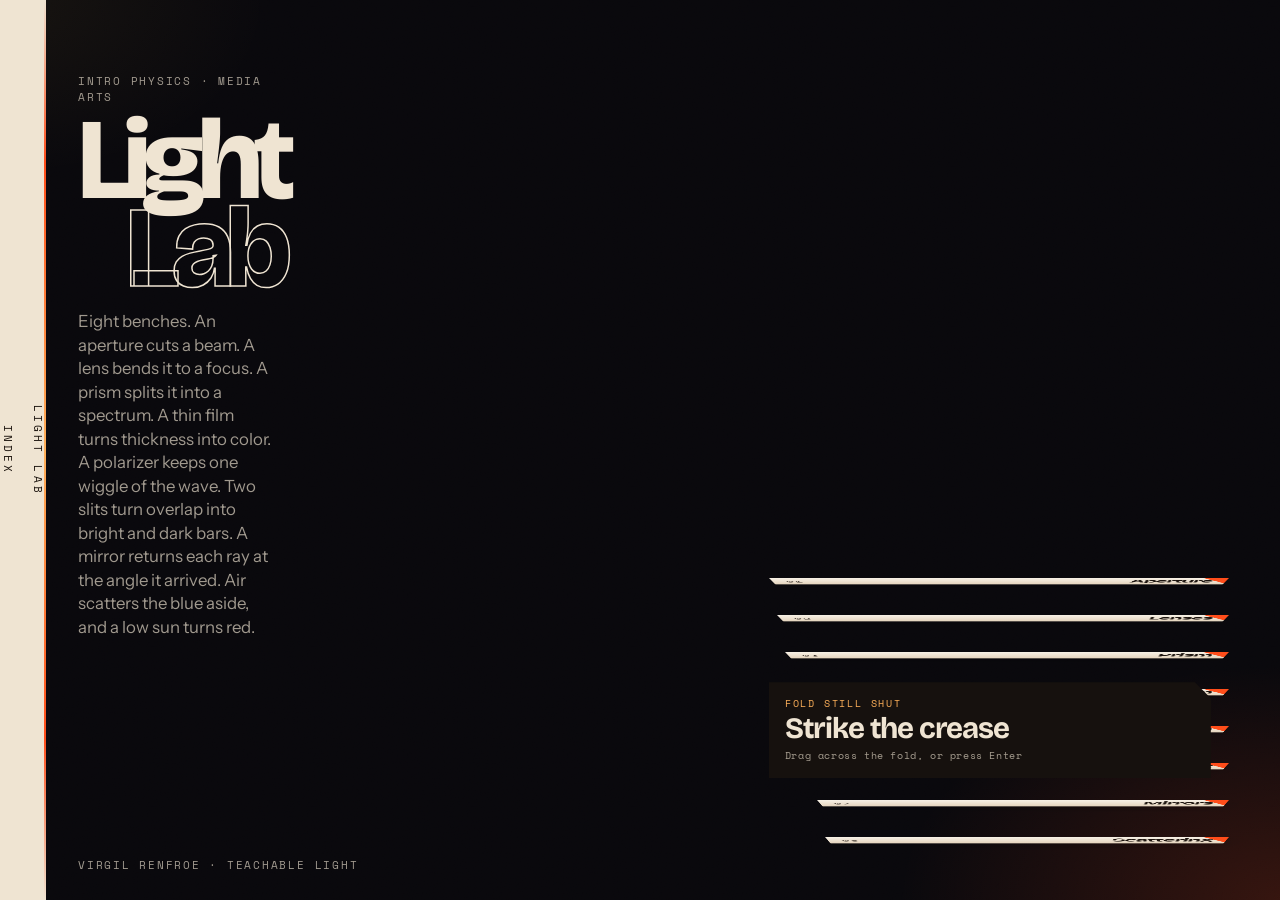
==== index.html @ f993413c "Add the scattering lesson so a long path turns the sun red. Blue leaves the direct beam, a low sun g" ====
<!DOCTYPE html>
<html lang="en">
<head>
<meta charset="utf-8" />
<meta name="viewport" content="width=device-width, initial-scale=1, viewport-fit=cover" />
<meta name="description" content="Light Lab — an eight-lesson optics curriculum for intro physics, media arts, and instructional design. Module 01 cuts a beam. Module 02 bends rays to a focus. Module 03 splits white light into a spectrum. Module 04 turns a thin film into color bands. Module 05 keeps one wiggle of the wave. Module 06 lets two slits overlap into bright and dark bars. Module 07 bounces a ray off a mirror at the same angle it arrived. Module 08 scatters blue out of sunlight and leaves a red sun on the long path." />
<meta name="theme-color" content="#09080c" />
<title>Light Lab</title>
<link rel="preconnect" href="https://fonts.googleapis.com" />
<link rel="preconnect" href="https://fonts.gstatic.com" crossorigin />
<link href="https://fonts.googleapis.com/css2?family=Bricolage+Grotesque:opsz,wght@12..96,200..800&family=Instrument+Sans:ital,wght@0,400..700;1,400..700&family=Space+Mono:wght@400;700&display=swap" rel="stylesheet" />
<link rel="stylesheet" href="./lab.css" />
<script data-hub="1">
(function () {
  var q = new URLSearchParams(location.search);
  var root = document.documentElement;
  var still = q.has('still') || matchMedia('(prefers-reduced-motion: reduce)').matches;
  if (still) root.classList.add('is-still');
  else if (document.currentScript && document.currentScript.getAttribute('data-hub') === '1') root.classList.add('is-locked');
  if (q.has('embed')) root.classList.add('embed');
  if (q.has('wall') || q.get('opaque') === '1') root.classList.add('wall');
})();
</script>
</head>
<body class="page-hub">
<a class="skip" href="#modules">Skip to lessons</a>
<div class="grain" aria-hidden="true"></div>
<div class="spine" aria-hidden="true">
  <span class="spine-mark">Light Lab</span>
  <span class="spine-idx">Index</span>
</div>
<div class="sheet">
  <header class="mast">
    <p class="eyebrow">Intro physics · media arts</p>
    <h1 class="mast-title">
      <span>Light</span>
      <span class="ghost">Lab</span>
    </h1>
    <p class="deck">Eight benches. An aperture cuts a beam. A lens bends it to a focus. A prism splits it into a spectrum. A thin film turns thickness into color. A polarizer keeps one wiggle of the wave. Two slits turn overlap into bright and dark bars. A mirror returns each ray at the angle it arrived. Air scatters the blue aside, and a low sun turns red.</p>
  </header>
  <div class="stack" id="modules">
    <button class="seal" id="seal" type="button" aria-expanded="false">
      <span class="seal-heat" aria-hidden="true"></span>
      <span class="seal-kicker">Fold still shut</span>
      <span class="seal-title">Strike the crease</span>
      <span class="seal-hint">Drag across the fold, or press Enter</span>
    </button>
    <ol class="folios">
      <li>
        <a class="folio folio-a" href="aperture.html" data-lab>
          <span class="folio-top">
            <span class="folio-idx">01</span>
            <span class="folio-name">Aperture</span>
          </span>
          <span class="folio-tag">occlusion → volumetric shafts</span>
          <span class="folio-tag">refraction → caustic pool</span>
          <span class="folio-go">Open the room</span>
          <span class="dogear" aria-hidden="true"></span>
        </a>
      </li>
      <li>
        <a class="folio folio-b" href="lens.html" data-lab>
          <span class="folio-top">
            <span class="folio-idx">02</span>
            <span class="folio-name">Lenses</span>
          </span>
          <span class="folio-tag">refraction → focus</span>
          <span class="folio-tag">lens shape → ray bend</span>
          <span class="folio-go">Open the bench</span>
          <span class="dogear" aria-hidden="true"></span>
        </a>
      </li>
      <li>
        <a class="folio folio-c" href="prism.html" data-lab>
          <span class="folio-top">
            <span class="folio-idx">03</span>
            <span class="folio-name">Prism</span>
          </span>
          <span class="folio-tag">dispersion → spectrum</span>
          <span class="folio-tag">wavelength → bend</span>
          <span class="folio-go">Open the prism</span>
          <span class="dogear" aria-hidden="true"></span>
        </a>
      </li>
      <li>
        <a class="folio folio-d" href="film.html" data-lab>
          <span class="folio-top">
            <span class="folio-idx">04</span>
            <span class="folio-name">Thin film</span>
          </span>
          <span class="folio-tag">interference → color bands</span>
          <span class="folio-tag">thickness → hue</span>
          <span class="folio-go">Open the film</span>
          <span class="dogear" aria-hidden="true"></span>
        </a>
      </li>
      <li>
        <a class="folio folio-e" href="polar.html" data-lab>
          <span class="folio-top">
            <span class="folio-idx">05</span>
            <span class="folio-name">Polarization</span>
          </span>
          <span class="folio-tag">filter angle → brightness</span>
          <span class="folio-tag">crossed filters → dark</span>
          <span class="folio-go">Open the filters</span>
          <span class="dogear" aria-hidden="true"></span>
        </a>
      </li>
      <li>
        <a class="folio folio-f" href="slits.html" data-lab>
          <span class="folio-top">
            <span class="folio-idx">06</span>
            <span class="folio-name">Double slit</span>
          </span>
          <span class="folio-tag">slit spacing → fringe spacing</span>
          <span class="folio-tag">color → fringe width</span>
          <span class="folio-go">Open the slits</span>
          <span class="dogear" aria-hidden="true"></span>
        </a>
      </li>
      <li>
        <a class="folio folio-g" href="mirror.html" data-lab>
          <span class="folio-top">
            <span class="folio-idx">07</span>
            <span class="folio-name">Mirrors</span>
          </span>
          <span class="folio-tag">angle in → angle out</span>
          <span class="folio-tag">curve → focus</span>
          <span class="folio-go">Open the mirror</span>
          <span class="dogear" aria-hidden="true"></span>
        </a>
      </li>
      <li>
        <a class="folio folio-h" href="sky.html" data-lab>
          <span class="folio-top">
            <span class="folio-idx">08</span>
            <span class="folio-name">Scattering</span>
          </span>
          <span class="folio-tag">short wavelength → more scatter</span>
          <span class="folio-tag">longer path → redder sun</span>
          <span class="folio-go">Open the sky</span>
          <span class="dogear" aria-hidden="true"></span>
        </a>
      </li>
    </ol>
  </div>
  <p class="colophon">Virgil Renfroe · teachable light</p>
</div>
<script src="./frame.js"></script>
</body>
</html>
---- lab.css ----
:root {
  --font-display: "Bricolage Grotesque", "Arial Narrow", sans-serif;
  --font-sans: "Instrument Sans", "Avenir Next", sans-serif;
  --font-mono: "Space Mono", "Courier New", monospace;
  --ink: #09080c;
  --night: #07060c;
  --paper: #efe4d2;
  --paper-deep: #e4d3bc;
  --ink-on-paper: #1c140e;
  --mute: rgba(239, 228, 210, 0.66);
  --ember: #ff4d1a;
  --ember-hot: #ffb15a;
  --gold: #f0c24b;
  --ash: #8a7d70;
  --char: #16110e;
}

* { box-sizing: border-box; }

html { height: 100%; }

html, body {
  margin: 0;
  background: var(--ink);
  color: var(--paper);
  font-family: var(--font-sans);
  color-scheme: dark;
}

body.page-lesson {
  height: 100%;
  overflow: hidden;
  touch-action: none;
  overscroll-behavior: none;
  background: #07060c;
}

body.page-hub {
  min-height: 100%;
  overflow-x: hidden;
  touch-action: manipulation;
  background:
    radial-gradient(ellipse 48% 42% at 100% 100%, rgba(255, 77, 26, 0.18), transparent 62%),
    radial-gradient(ellipse 30% 28% at 0% 0%, rgba(240, 194, 75, 0.06), transparent 70%),
    var(--ink);
}

::selection { background: var(--ember); color: var(--char); }

a:focus-visible,
button:focus-visible,
.rail:focus-visible,
.world summary:focus-visible {
  outline: 2px solid var(--ember);
  outline-offset: 3px;
}

.skip {
  position: absolute;
  left: -999px;
  top: 0;
  z-index: 20;
  background: var(--paper);
  color: var(--ink-on-paper);
  padding: 8px 12px;
  font-family: var(--font-mono);
  font-size: 12px;
}

.skip:focus { left: 72px; top: 12px; }

#stage { position: fixed; inset: 0; z-index: 0; }
#stage canvas { display: block; width: 100%; height: 100%; }

.stage-fade {
  position: fixed;
  inset: 0;
  z-index: 1;
  pointer-events: none;
  background: radial-gradient(ellipse 68% 60% at 54% 46%, transparent 36%, rgba(0, 0, 0, 0.42) 100%);
}

.page-sky .stage-fade {
  background: radial-gradient(ellipse 78% 72% at 52% 42%, transparent 50%, rgba(0, 0, 0, 0.2) 100%);
}

.page-sky .ticket,
.page-sky .ticket:has(.world[open]) {
  max-height: min(42vh, 390px);
  overflow: hidden;
}

.grain {
  position: fixed;
  inset: 0;
  z-index: 1;
  pointer-events: none;
  opacity: 0.045;
  mix-blend-mode: overlay;
  background-image: url("data:image/svg+xml;utf8,<svg xmlns='http://www.w3.org/2000/svg' width='160' height='160'><filter id='n'><feTurbulence type='fractalNoise' baseFrequency='0.8' numOctaves='2' stitchTiles='stitch'/></filter><rect width='100%' height='100%' filter='url(%23n)'/></svg>");
}

.spine {
  position: fixed;
  z-index: 5;
  left: 0;
  top: 0;
  bottom: 0;
  width: 46px;
  display: flex;
  flex-direction: column;
  justify-content: space-between;
  align-items: center;
  padding: max(16px, env(safe-area-inset-top)) 0 max(16px, env(safe-area-inset-bottom));
  background: var(--paper);
  color: var(--ink-on-paper);
  writing-mode: vertical-rl;
  pointer-events: none;
}

.spine span {
  font-family: var(--font-mono);
  font-size: 11px;
  letter-spacing: 0.28em;
  text-transform: uppercase;
}

.spine-idx { letter-spacing: 0.18em; }

.spine::after {
  content: "";
  position: absolute;
  top: 0;
  right: 0;
  bottom: 0;
  width: 2px;
  background: linear-gradient(transparent, var(--ember) 18%, var(--ember-hot) 50%, var(--ember) 82%, transparent);
}

.lesson-head {
  position: fixed;
  z-index: 4;
  top: max(18px, env(safe-area-inset-top));
  left: max(64px, calc(env(safe-area-inset-left) + 58px));
  /* 400px leaves room for the lesson jumps. 15.5cqw still sizes the title to this column. */
  width: min(920px, calc(100vw - 64px - 400px));
  max-width: none;
  container-type: inline-size;
  pointer-events: none;
}

.lesson-head .kicker {
  margin: 0 0 8px 14%;
  font-family: var(--font-mono);
  font-size: 11px;
  letter-spacing: 0.18em;
  text-transform: uppercase;
  color: var(--mute);
}

.lesson-head h1 {
  margin: 0;
  max-width: 100%;
  font-family: var(--font-display);
  font-optical-sizing: auto;
  font-weight: 740;
  /* 15.5cqw keeps the longest title, Polarization, inside the column. */
  font-size: clamp(1.7rem, 15.5cqw, 6rem);
  line-height: 0.88;
  letter-spacing: -0.05em;
  hyphens: manual;
  -webkit-hyphens: manual;
  overflow-wrap: normal;
  word-break: normal;
  padding-inline-end: 0.06em;
  animation: wipe 0.75s cubic-bezier(.16, .84, .28, 1) both;
}

.jumps {
  position: fixed;
  z-index: 5;
  top: max(16px, env(safe-area-inset-top));
  right: max(16px, env(safe-area-inset-right));
  display: flex;
  flex-wrap: wrap;
  justify-content: flex-end;
  gap: 8px 12px;
  max-width: min(520px, calc(100vw - 280px));
  pointer-events: auto;
}

.jumps a {
  color: var(--paper);
  font-family: var(--font-mono);
  font-size: 11px;
  letter-spacing: 0.16em;
  text-transform: uppercase;
  text-decoration: none;
  border-bottom: 1px solid rgba(255, 77, 26, 0.85);
  padding-bottom: 3px;
}

.jumps a:hover { color: var(--ember-hot); }

.stamps {
  position: fixed;
  z-index: 4;
  top: max(52px, calc(env(safe-area-inset-top) + 36px));
  right: max(16px, env(safe-area-inset-right));
  display: flex;
  flex-direction: column;
  align-items: flex-end;
  gap: 8px;
  pointer-events: none;
}

.stamp {
  margin: 0;
  font-family: var(--font-mono);
  font-size: 10px;
  letter-spacing: 0.14em;
  text-transform: uppercase;
  color: var(--ember-hot);
  border: 1px solid rgba(255, 77, 26, 0.7);
  outline: 1px solid rgba(255, 77, 26, 0.28);
  outline-offset: 2px;
  padding: 5px 7px;
  transform: rotate(-1.5deg);
  background: transparent;
}

.stamp + .stamp { transform: rotate(1.4deg); }

.dock {
  position: fixed;
  inset: 0;
  z-index: 3;
  pointer-events: none;
}

.ticket {
  position: absolute;
  display: flex;
  flex-direction: column;
  left: max(62px, calc(env(safe-area-inset-left) + 56px));
  bottom: max(16px, env(safe-area-inset-bottom));
  width: min(430px, calc(100% - 210px));
  padding: 16px 18px 14px;
  background: linear-gradient(180deg, #f7f1e6 0%, var(--paper) 40%, var(--paper-deep) 100%);
  color: var(--ink-on-paper);
  pointer-events: auto;
  box-shadow:
    0 1px 0 rgba(255, 255, 255, 0.65) inset,
    10px 22px 40px rgba(0, 0, 0, 0.38);
  transform-origin: 0% 100%;
  animation: unfold 0.95s cubic-bezier(.16, .84, .28, 1) 0.05s both;
}

.ticket h2 {
  margin: 0;
  font-family: var(--font-display);
  font-weight: 700;
  font-size: 1.55rem;
  letter-spacing: -0.04em;
  line-height: 1;
}

.ticket-body {
  min-height: 0;
  overflow: auto;
}

.tags {
  display: flex;
  flex-wrap: wrap;
  gap: 6px 14px;
  margin: 0 0 10px;
}

.tag {
  font-family: var(--font-mono);
  font-size: 11px;
  letter-spacing: 0.02em;
  color: #8d2c12;
  border-bottom: 1px solid var(--ember);
  padding-bottom: 2px;
}

.note,
.readout {
  margin: 10px 0 0;
  font-size: 13px;
  line-height: 1.45;
  color: #3a3128;
}

.note a { color: #8d2c12; }

.readout {
  font-family: var(--font-mono);
  font-size: 11px;
  line-height: 1.45;
  color: #3a2a22;
}

.keys {
  flex: 0 0 auto;
  margin: 12px 0 0;
  padding-top: 8px;
  border-top: 1px solid rgba(28, 20, 14, 0.16);
  font-family: var(--font-mono);
  font-size: 10px;
  letter-spacing: 0.12em;
  text-transform: uppercase;
  color: #5c5148;
}

.keys strong { color: var(--ink-on-paper); font-weight: 400; }

.world {
  flex: 0 0 auto;
  margin: 12px 0 0;
  border-top: 1px solid rgba(28, 20, 14, 0.16);
  padding-top: 8px;
}

.world-copy {
  max-height: min(24vh, 220px);
  overflow: auto;
}

.world summary {
  display: flex;
  align-items: center;
  gap: 8px;
  font-family: var(--font-mono);
  font-size: 10px;
  letter-spacing: 0.12em;
  text-transform: uppercase;
  color: #5c5148;
  cursor: pointer;
  list-style: none;
}

.world summary::-webkit-details-marker { display: none; }

.world summary::before {
  content: "";
  flex: 0 0 auto;
  width: 6px;
  height: 6px;
  border-right: 1.5px solid var(--ember);
  border-bottom: 1.5px solid var(--ember);
  transform: translateY(-2px) rotate(45deg);
}

.world[open] summary::before {
  transform: translateY(1px) rotate(-135deg);
}

.world p {
  margin: 8px 0 0;
  font-size: 13px;
  line-height: 1.45;
  color: #3a3128;
}

.ticket:has(.world[open]) {
  max-height: min(48vh, 460px);
  overflow: hidden;
}

.ticket .burn {
  position: absolute;
  left: 0;
  right: 0;
  bottom: 0;
  height: 14px;
  background: linear-gradient(90deg, transparent 0%, #2a110c 12%, var(--ember) 42%, #ffe1b0 52%, transparent 72%);
  transform-origin: left center;
  animation: sear 1.05s ease 0.08s both;
  pointer-events: none;
}

.dogear {
  position: absolute;
  top: 0;
  right: 0;
  width: 26px;
  height: 26px;
  background: linear-gradient(225deg, var(--ember) 0 50%, #d9cbb8 50% 100%);
  clip-path: polygon(100% 0, 0 0, 100% 100%);
  pointer-events: none;
}

.shape {
  position: absolute;
  right: max(16px, env(safe-area-inset-right));
  top: 50%;
  transform: translateY(-52%);
  width: 96px;
  display: flex;
  flex-direction: column;
  gap: 8px;
  pointer-events: auto;
}

.modes { display: flex; flex-direction: column; }

.modes button {
  appearance: none;
  border: none;
  margin: 0;
  background: var(--paper-deep);
  color: var(--ink-on-paper);
  font-family: var(--font-mono);
  font-size: 10px;
  letter-spacing: 0.14em;
  text-transform: uppercase;
  padding: 10px 8px;
  cursor: pointer;
  text-align: left;
}

.modes button + button { border-top: 1px solid rgba(28, 20, 14, 0.16); }

.modes button[aria-pressed="true"] {
  background: var(--char);
  color: var(--paper);
  box-shadow: inset 3px 0 0 var(--ember);
}

.rail {
  --t: 0.47;
  display: flex;
  flex-direction: column;
  align-items: center;
  gap: 8px;
  height: min(38vh, 280px);
  min-height: 160px;
  padding: 8px 6px;
  background: var(--paper);
  color: var(--ink-on-paper);
  cursor: ns-resize;
  touch-action: none;
}

.rail-name {
  font-family: var(--font-mono);
  font-size: 10px;
  letter-spacing: 0.12em;
  text-transform: uppercase;
  writing-mode: vertical-rl;
}

.rail-groove {
  position: relative;
  flex: 1;
  width: 10px;
  background: var(--char);
}

.rail-fill {
  position: absolute;
  left: 0;
  right: 0;
  bottom: 0;
  height: calc(var(--t) * 100%);
  background: linear-gradient(var(--ember-hot), var(--ember));
}

.rail-knob {
  position: absolute;
  left: 50%;
  bottom: calc(var(--t) * (100% - 16px));
  width: 16px;
  height: 16px;
  transform: translateX(-50%);
  background: var(--paper);
  border: 1px solid var(--ember);
  box-shadow: 0 0 0 3px rgba(255, 77, 26, 0.18);
}

.error {
  position: fixed;
  z-index: 9;
  left: 14px;
  right: 14px;
  bottom: 14px;
  display: none;
  background: #3a1212;
  color: #ffd6d6;
  padding: 12px 14px;
  white-space: pre-wrap;
  font-family: var(--font-mono);
  font-size: 12px;
}

/* Hub ---------------------------------------------------------------- */

.sheet {
  position: relative;
  min-height: 100vh;
  min-height: 100dvh;
  padding: max(28px, env(safe-area-inset-top)) 28px 32px 78px;
}

.mast { position: relative; z-index: 1; max-width: min(18ch, 54vw); padding-top: 5vh; }

.eyebrow,
.colophon {
  font-family: var(--font-mono);
  font-size: 11px;
  letter-spacing: 0.16em;
  text-transform: uppercase;
  color: var(--mute);
}

.eyebrow { margin: 0 0 12px; }

.mast-title {
  margin: 0;
  font-family: var(--font-display);
  font-optical-sizing: auto;
  font-weight: 760;
  font-size: clamp(4.6rem, 9vw, 8.4rem);
  line-height: 0.76;
  letter-spacing: -0.065em;
}

.mast-title span { display: block; }

.mast-title .ghost {
  margin-left: 0.42em;
  color: transparent;
  -webkit-text-stroke: 1.5px var(--paper);
}

.deck {
  margin: 18px 0 0;
  max-width: 34ch;
  font-size: 1.05rem;
  line-height: 1.4;
  color: var(--mute);
}

.stack {
  position: absolute;
  z-index: 2;
  right: max(28px, 4vw);
  bottom: 3.5vh;
  width: min(460px, 42vw);
}

.folios {
  list-style: none;
  margin: 0;
  padding: 0;
  display: grid;
  gap: 6px;
  perspective: 1200px;
}

.folio {
  position: relative;
  display: block;
  padding: 8px 14px 8px;
  text-decoration: none;
  color: var(--ink-on-paper);
  background: linear-gradient(180deg, #f7f1e6, var(--paper-deep));
  box-shadow:
    0 1px 0 rgba(255, 255, 255, 0.7) inset,
    0 14px 30px rgba(0, 0, 0, 0.22);
  transform-origin: top center;
  transform: perspective(1100px) rotateX(0deg);
  transition: transform 0.9s cubic-bezier(.16, .84, .28, 1);
}

.folio-b { margin-left: 8px; transition-delay: 0.06s; }
.folio-c { margin-left: 16px; transition-delay: 0.1s; }
.folio-d { margin-left: 24px; transition-delay: 0.14s; }
.folio-e { margin-left: 32px; transition-delay: 0.18s; }
.folio-f { margin-left: 40px; transition-delay: 0.22s; }
.folio-g { margin-left: 48px; transition-delay: 0.26s; }
.folio-h { margin-left: 56px; transition-delay: 0.3s; }

.folio-name { white-space: nowrap; }

.folio-e .folio-name,
.folio-f .folio-name,
.folio-h .folio-name { font-size: clamp(1.35rem, 1.7vw, 1.7rem); }

html.is-locked .folio {
  transform: perspective(1100px) rotateX(-78deg);
  transition: none;
}

.folio-top {
  display: flex;
  justify-content: space-between;
  align-items: baseline;
  gap: 12px;
}

.folio-idx {
  font-family: var(--font-mono);
  font-size: 12px;
  letter-spacing: 0.16em;
}

.folio-name {
  font-family: var(--font-display);
  font-weight: 720;
  font-size: clamp(1.45rem, 1.85vw, 1.8rem);
  letter-spacing: -0.045em;
  line-height: 0.9;
}

.folio-tag,
.folio-go {
  display: block;
  opacity: 1;
  transition: opacity 0.4s ease 0.18s;
}

.folio-tag {
  margin-top: 3px;
  font-family: var(--font-mono);
  font-size: 11px;
  line-height: 1.25;
  white-space: nowrap;
  color: #8d2c12;
}

.folio-go {
  margin-top: 4px;
  font-family: var(--font-mono);
  font-size: 10px;
  letter-spacing: 0.16em;
  text-transform: uppercase;
}

html.is-locked .folio-tag,
html.is-locked .folio-go {
  opacity: 0;
  max-height: 0;
  margin: 0;
  overflow: hidden;
  transition: none;
}

.folio::before {
  content: "";
  position: absolute;
  left: 10px;
  right: 10px;
  top: 0;
  height: 2px;
  background: linear-gradient(90deg, transparent, var(--ember), #ffe1b0, transparent);
  transform: scaleX(0);
  transform-origin: left center;
  pointer-events: none;
}

html.is-open .folio::before { animation: sear 0.85s ease forwards; }
html.is-open .folio-b::before { animation-delay: 0.06s; }
html.is-open .folio-c::before { animation-delay: 0.1s; }
html.is-open .folio-d::before { animation-delay: 0.14s; }
html.is-open .folio-e::before { animation-delay: 0.18s; }
html.is-open .folio-f::before { animation-delay: 0.22s; }
html.is-open .folio-g::before { animation-delay: 0.26s; }
html.is-open .folio-h::before { animation-delay: 0.3s; }

.folio:hover { transform: perspective(1100px) rotateX(0deg) translateY(-3px); }
html.is-locked .folio:hover { transform: perspective(1100px) rotateX(-78deg); }

.seal {
  --strike: 0;
  position: absolute;
  z-index: 4;
  left: 0;
  right: 18px;
  top: 36%;
  overflow: hidden;
  width: auto;
  text-align: left;
  background: var(--char);
  color: var(--paper);
  border: none;
  padding: 14px 16px 15px;
  cursor: ew-resize;
  clip-path: polygon(0 0, calc(100% - 16px) 0, 100% 16px, 100% 100%, 0 100%);
}

.seal-heat {
  position: absolute;
  inset: 0 auto 0 0;
  width: calc(var(--strike) * 100%);
  background: linear-gradient(90deg, #4a160e 0%, var(--ember) 72%, #ffe1b0 100%);
  mix-blend-mode: screen;
  pointer-events: none;
}

.seal-kicker,
.seal-title,
.seal-hint { position: relative; z-index: 1; display: block; }

.seal-kicker {
  font-family: var(--font-mono);
  font-size: 10px;
  letter-spacing: 0.18em;
  text-transform: uppercase;
  color: var(--ember-hot);
}

.seal-title {
  margin-top: 3px;
  font-family: var(--font-display);
  font-weight: 720;
  font-size: 1.85rem;
  letter-spacing: -0.04em;
  line-height: 0.95;
}

.seal-hint {
  margin-top: 6px;
  font-family: var(--font-mono);
  font-size: 10px;
  letter-spacing: 0.06em;
  color: rgba(239, 228, 210, 0.68);
}

html.is-open .seal {
  animation: char-away 0.7s ease forwards;
  pointer-events: none;
}

.colophon {
  margin: 28px 0 0;
  max-width: 42ch;
}

@media (min-width: 861px) {
  .colophon {
    position: absolute;
    left: 78px;
    bottom: max(20px, 3vh);
    margin: 0;
  }

  .folios { gap: 5px; }

  .folio { padding: 6px 14px 6px; }

  .folio-name { font-size: clamp(1.32rem, 1.6vw, 1.62rem); }

  .folio-tag { margin-top: 2px; }

  .folio-go { margin-top: 3px; }
}

/* Motion ------------------------------------------------------------- */

@keyframes wipe {
  from { clip-path: inset(0 0 100% 0); }
  to { clip-path: inset(0 0 0 0); }
}

@keyframes unfold {
  from { transform: perspective(800px) rotateX(64deg); opacity: 0; }
  to { transform: perspective(800px) rotateX(0deg); opacity: 1; }
}

@keyframes sear {
  from { transform: scaleX(0); }
  to { transform: scaleX(1); }
}

@keyframes char-away {
  0% { opacity: 1; clip-path: polygon(0 0, calc(100% - 16px) 0, 100% 16px, 100% 100%, 0 100%); filter: none; }
  40% { box-shadow: inset 0 0 28px var(--ember); }
  100% { opacity: 0; clip-path: inset(42% 0 42% 0); filter: blur(4px); }
}

html.is-still .ticket,
html.is-still .lesson-head h1,
html.is-still .folio,
html.is-still .folio::before,
html.is-still .ticket .burn,
html.is-still .seal {
  animation: none !important;
  transition: none !important;
}

html.is-still .ticket {
  transform: none;
  opacity: 1;
}

html.is-still .lesson-head h1 { clip-path: none; }

html.is-still .folio {
  transform: none;
}

html.is-still .folio-tag,
html.is-still .folio-go { opacity: 1; }

html.is-still .seal { display: none !important; }

html.is-still .folio::before,
html.is-still .ticket .burn { transform: scaleX(1); }

@media (prefers-reduced-motion: reduce) {
  .folio,
  .ticket,
  .lesson-head h1,
  .seal,
  .folio::before,
  .ticket .burn {
    animation: none !important;
    transition: none !important;
  }
  .folio { transform: none !important; }
  .folio-tag, .folio-go { opacity: 1 !important; }
  .seal { display: none !important; }
  .ticket { transform: none !important; opacity: 1 !important; }
  .lesson-head h1 { clip-path: none !important; }
  .folio::before,
  .ticket .burn { transform: scaleX(1) !important; }
}

/* Embed -------------------------------------------------------------- */

html.embed .spine,
html.embed .lesson-head,
html.embed .jumps,
html.embed .stamps,
html.embed .dock,
html.embed .grain,
html.embed .stage-fade,
html.embed .error { display: none !important; }

html.embed,
html.embed body { background: transparent !important; }

html.embed.wall,
html.embed.wall body { background: #07060c !important; }

/* Narrow ------------------------------------------------------------- */

@media (max-width: 860px) {
  .spine {
    writing-mode: horizontal-tb;
    flex-direction: row;
    width: auto;
    height: 42px;
    right: 0;
    bottom: auto;
    padding: 0 14px;
    padding-top: env(safe-area-inset-top);
    height: calc(42px + env(safe-area-inset-top));
  }

  .spine::after {
    top: auto;
    left: 0;
    right: 0;
    width: auto;
    height: 2px;
  }

  .page-lesson .spine {
    height: calc(56px + env(safe-area-inset-top));
  }

  .lesson-head {
    top: calc(68px + env(safe-area-inset-top));
    left: 14px;
    width: calc(100vw - 28px);
    max-width: none;
  }

  .lesson-head h1 { font-size: clamp(1.7rem, 15.5cqw, 3.35rem); }

  .jumps {
    top: calc(10px + env(safe-area-inset-top));
    gap: 12px;
  }

  .stamps {
    top: calc(160px + env(safe-area-inset-top));
    left: 14px;
    right: auto;
    align-items: flex-start;
    flex-direction: row;
  }

  .ticket,
  .ticket:has(.world[open]) {
    left: 12px;
    right: 12px;
    width: auto;
    bottom: calc(74px + env(safe-area-inset-bottom));
    max-height: 46vh;
    overflow: hidden;
  }

  .shape {
    top: auto;
    bottom: max(12px, env(safe-area-inset-bottom));
    left: 12px;
    right: 12px;
    width: auto;
    transform: none;
    flex-direction: row;
    align-items: stretch;
  }

  .modes { flex-direction: row; flex: 0 0 auto; }
  .modes button { text-align: center; padding: 12px 10px; }
  .modes button[aria-pressed="true"] { box-shadow: inset 0 -3px 0 var(--ember); }

  .rail {
    flex: 1;
    flex-direction: row;
    height: auto;
    min-height: 0;
    cursor: ew-resize;
  }

  .rail-name { writing-mode: horizontal-tb; }

  .rail-groove { width: auto; height: 10px; flex: 1; }

  .rail-fill {
    top: 0;
    bottom: 0;
    right: auto;
    width: calc(var(--t) * 100%);
    height: auto;
  }

  .rail-knob {
    top: 50%;
    bottom: auto;
    left: calc(var(--t) * (100% - 16px));
    transform: translateY(-50%);
  }

  .sheet { padding: calc(58px + env(safe-area-inset-top)) 16px 28px; }

  .mast { max-width: none; padding-top: 12px; }

  .mast-title { font-size: clamp(4.2rem, 22vw, 6rem); }

  .mast-title .ghost { margin-left: 0.28em; }

  .stack {
    position: relative;
    right: auto;
    bottom: auto;
    width: auto;
    margin-top: 28px;
  }

  .folio-b,
  .folio-c,
  .folio-d,
  .folio-e,
  .folio-f,
  .folio-g,
  .folio-h { margin-left: 0; }

  .jumps {
    gap: 4px 8px;
    max-width: calc(100vw - 132px);
    justify-content: flex-end;
  }

  .jumps a {
    color: var(--ink-on-paper);
    border-bottom-color: var(--ember);
    font-size: 10px;
    letter-spacing: 0.06em;
  }

  .jumps a:hover { color: #8d2c12; }

  .page-film .stamps,
  .page-slits .stamps {
    top: calc(214px + env(safe-area-inset-top));
  }

  .page-mirror .shape,
  .page-sky .shape {
    flex-wrap: wrap;
    gap: 6px;
  }

  .page-mirror .modes,
  .page-sky .modes { flex: 1 0 100%; }

  .page-mirror .rails,
  .page-sky .rails {
    display: flex;
    flex: 1 1 100%;
    gap: 6px;
    min-width: 0;
  }

  .page-mirror .rails .rail,
  .page-sky .rails .rail {
    flex: 1 1 0;
    min-width: 0;
    height: auto;
    min-height: 0;
  }

  .page-mirror .rail-name,
  .page-sky .rail-name {
    font-size: 9px;
    letter-spacing: 0.04em;
  }

  .page-mirror .ticket,
  .page-mirror .ticket:has(.world[open]),
  .page-sky .ticket,
  .page-sky .ticket:has(.world[open]) {
    bottom: calc(124px + env(safe-area-inset-bottom));
    max-height: 38vh;
  }

  .page-slits .shape {
    flex-wrap: wrap;
    gap: 6px;
  }

  .page-slits .modes { flex: 1 0 100%; }

  .page-slits .rails {
    display: flex;
    flex: 1 1 100%;
    gap: 6px;
    min-width: 0;
  }

  .page-slits .rails .rail {
    flex: 1 1 0;
    min-width: 0;
    height: auto;
    min-height: 0;
  }

  .page-slits .rail-name {
    font-size: 9px;
    letter-spacing: 0.04em;
  }

  .page-slits .ticket,
  .page-slits .ticket:has(.world[open]) {
    bottom: calc(124px + env(safe-area-inset-bottom));
    max-height: 38vh;
  }

  .mast-title { font-size: clamp(3.15rem, 14vw, 4.2rem); }

  .deck { margin-top: 10px; font-size: 0.98rem; line-height: 1.35; }

  .stack { margin-top: 12px; }

  .folios { gap: 6px; }

  .folio { padding: 8px 12px 8px; }

  .folio-name { font-size: 1.55rem; }

  .folio-e .folio-name,
  .folio-f .folio-name,
  .folio-h .folio-name { font-size: 1.28rem; }

  .folio-tag { margin-top: 2px; font-size: 11px; }

  .folio-go { margin-top: 5px; }

  .sheet { padding-bottom: 16px; }

  .colophon { position: relative; left: auto; bottom: auto; margin-top: 14px; }
}

@media (min-width: 861px) and (max-height: 720px) {
  .stack {
    position: relative;
    right: auto;
    bottom: auto;
    width: min(440px, 46vw);
    margin: 28px 0 0 auto;
  }

  .mast { padding-top: 2vh; }
  .colophon { position: relative; left: auto; bottom: auto; margin-top: 22px; }
}

@media (min-width: 861px) {
  .page-slits .shape {
    width: 148px;
    gap: 8px;
  }

  .page-slits .rails {
    display: flex;
    gap: 4px;
    height: min(34vh, 240px);
    min-height: 168px;
  }

  .page-slits .rails .rail {
    flex: 1 1 0;
    height: 100%;
    min-height: 0;
    padding: 6px 3px;
  }

  .page-slits .rail-name {
    font-size: 9px;
    letter-spacing: 0.05em;
  }

  .page-mirror .shape,
  .page-sky .shape {
    width: 168px;
    gap: 8px;
  }

  .page-mirror .rails,
  .page-sky .rails {
    display: flex;
    gap: 4px;
    height: min(34vh, 240px);
    min-height: 168px;
  }

  .page-mirror .rails .rail,
  .page-sky .rails .rail {
    flex: 1 1 0;
    height: 100%;
    min-height: 0;
    padding: 6px 4px;
  }

  .page-mirror .rail-name,
  .page-sky .rail-name {
    font-size: 9px;
    letter-spacing: 0.06em;
  }
}

@media (max-width: 860px) and (max-height: 700px) {
  .lesson-head h1 { font-size: clamp(1.55rem, 13cqw, 2.35rem); }
  .stamps { display: none; }
  .ticket,
  .ticket:has(.world[open]) { max-height: 34vh; }
  .page-slits .ticket,
  .page-slits .ticket:has(.world[open]),
  .page-mirror .ticket,
  .page-mirror .ticket:has(.world[open]),
  .page-sky .ticket,
  .page-sky .ticket:has(.world[open]) { max-height: 28vh; }
  .world-copy { max-height: 16vh; }
}
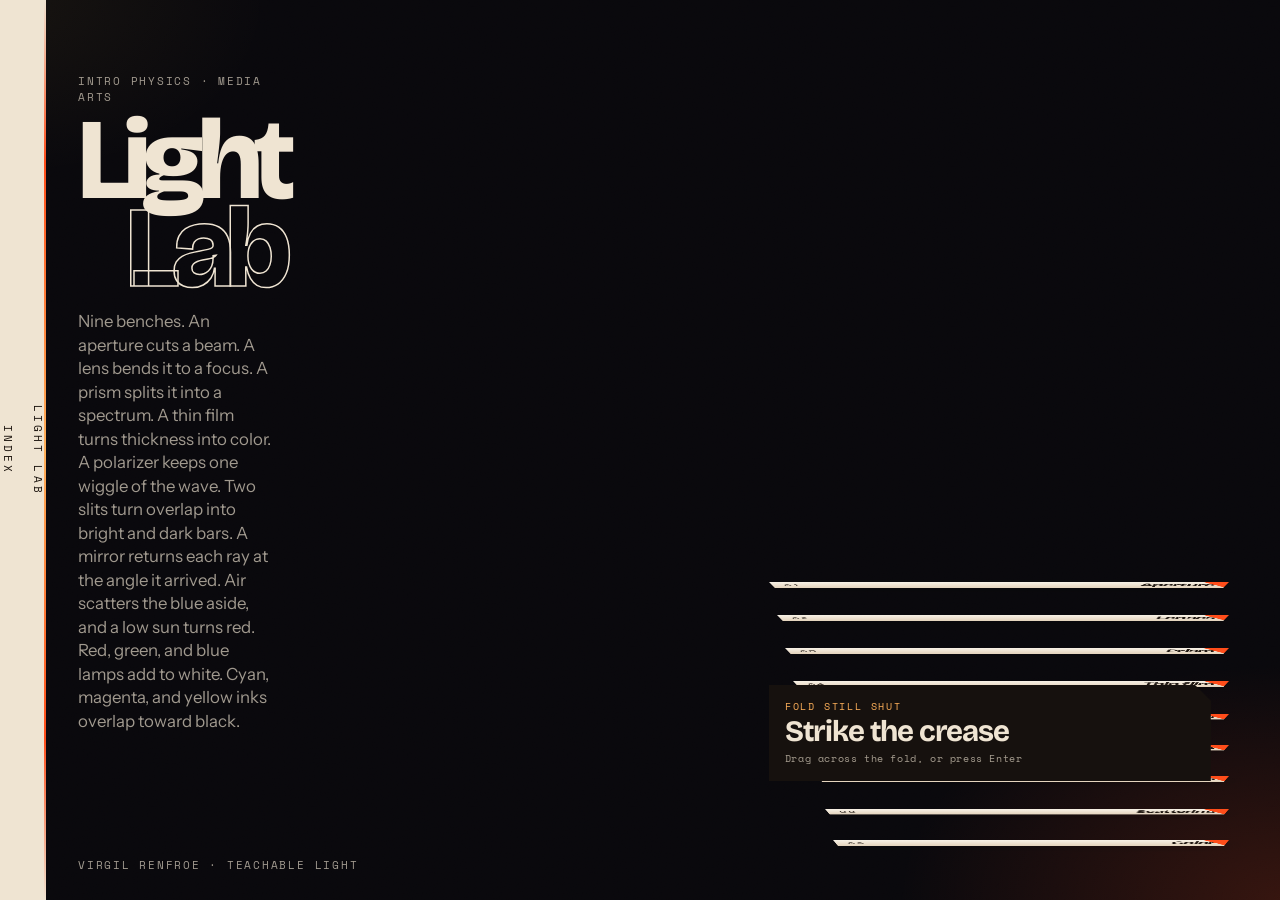
==== commit e2f099ae: "Add the color lesson so lamps add and pigments subtract. White light is a mix on one card: red, gree" ====
--- a/index.html
+++ b/index.html
@@ -3,7 +3,7 @@
 <head>
 <meta charset="utf-8" />
 <meta name="viewport" content="width=device-width, initial-scale=1, viewport-fit=cover" />
-<meta name="description" content="Light Lab — an eight-lesson optics curriculum for intro physics, media arts, and instructional design. Module 01 cuts a beam. Module 02 bends rays to a focus. Module 03 splits white light into a spectrum. Module 04 turns a thin film into color bands. Module 05 keeps one wiggle of the wave. Module 06 lets two slits overlap into bright and dark bars. Module 07 bounces a ray off a mirror at the same angle it arrived. Module 08 scatters blue out of sunlight and leaves a red sun on the long path." />
+<meta name="description" content="Light Lab — a nine-lesson optics curriculum for intro physics, media arts, and instructional design. Module 01 cuts a beam. Module 02 bends rays to a focus. Module 03 splits white light into a spectrum. Module 04 turns a thin film into color bands. Module 05 keeps one wiggle of the wave. Module 06 lets two slits overlap into bright and dark bars. Module 07 bounces a ray off a mirror at the same angle it arrived. Module 08 scatters blue out of sunlight and leaves a red sun on the long path. Module 09 mixes red, green, and blue lamps into white, and cyan, magenta, and yellow pigments into near black." />
 <meta name="theme-color" content="#09080c" />
 <title>Light Lab</title>
 <link rel="preconnect" href="https://fonts.googleapis.com" />
@@ -36,7 +36,7 @@
       <span>Light</span>
       <span class="ghost">Lab</span>
     </h1>
-    <p class="deck">Eight benches. An aperture cuts a beam. A lens bends it to a focus. A prism splits it into a spectrum. A thin film turns thickness into color. A polarizer keeps one wiggle of the wave. Two slits turn overlap into bright and dark bars. A mirror returns each ray at the angle it arrived. Air scatters the blue aside, and a low sun turns red.</p>
+    <p class="deck">Nine benches. An aperture cuts a beam. A lens bends it to a focus. A prism splits it into a spectrum. A thin film turns thickness into color. A polarizer keeps one wiggle of the wave. Two slits turn overlap into bright and dark bars. A mirror returns each ray at the angle it arrived. Air scatters the blue aside, and a low sun turns red. Red, green, and blue lamps add to white. Cyan, magenta, and yellow inks overlap toward black.</p>
   </header>
   <div class="stack" id="modules">
     <button class="seal" id="seal" type="button" aria-expanded="false">
@@ -142,6 +142,18 @@
           <span class="dogear" aria-hidden="true"></span>
         </a>
       </li>
+      <li>
+        <a class="folio folio-i" href="color.html" data-lab>
+          <span class="folio-top">
+            <span class="folio-idx">09</span>
+            <span class="folio-name">Color</span>
+          </span>
+          <span class="folio-tag">RGB → white</span>
+          <span class="folio-tag">CMY → black</span>
+          <span class="folio-go">Open the mix</span>
+          <span class="dogear" aria-hidden="true"></span>
+        </a>
+      </li>
     </ol>
   </div>
   <p class="colophon">Virgil Renfroe · teachable light</p>
--- a/lab.css
+++ b/lab.css
@@ -87,6 +87,16 @@
 .page-sky .ticket,
 .page-sky .ticket:has(.world[open]) {
   max-height: min(42vh, 390px);
+  overflow: hidden;
+}
+
+.page-color .stage-fade {
+  background: radial-gradient(ellipse 74% 70% at 56% 42%, transparent 46%, rgba(0, 0, 0, 0.32) 100%);
+}
+
+.page-color .ticket,
+.page-color .ticket:has(.world[open]) {
+  max-height: min(50vh, 470px);
   overflow: hidden;
 }
 
@@ -583,6 +593,7 @@
 .folio-f { margin-left: 40px; transition-delay: 0.22s; }
 .folio-g { margin-left: 48px; transition-delay: 0.26s; }
 .folio-h { margin-left: 56px; transition-delay: 0.3s; }
+.folio-i { margin-left: 64px; transition-delay: 0.34s; }
 
 .folio-name { white-space: nowrap; }
 
@@ -670,6 +681,7 @@
 html.is-open .folio-f::before { animation-delay: 0.22s; }
 html.is-open .folio-g::before { animation-delay: 0.26s; }
 html.is-open .folio-h::before { animation-delay: 0.3s; }
+html.is-open .folio-i::before { animation-delay: 0.34s; }
 
 .folio:hover { transform: perspective(1100px) rotateX(0deg) translateY(-3px); }
 html.is-locked .folio:hover { transform: perspective(1100px) rotateX(-78deg); }
@@ -748,15 +760,19 @@
     margin: 0;
   }
 
-  .folios { gap: 5px; }
-
-  .folio { padding: 6px 14px 6px; }
-
-  .folio-name { font-size: clamp(1.32rem, 1.6vw, 1.62rem); }
-
-  .folio-tag { margin-top: 2px; }
-
-  .folio-go { margin-top: 3px; }
+  .folios { gap: 4px; }
+
+  .folio { padding: 5px 12px 5px; }
+
+  .folio-name { font-size: clamp(1.18rem, 1.35vw, 1.38rem); }
+
+  .folio-e .folio-name,
+  .folio-f .folio-name,
+  .folio-h .folio-name { font-size: clamp(1.05rem, 1.18vw, 1.2rem); }
+
+  .folio-tag { margin-top: 1px; font-size: 10.5px; }
+
+  .folio-go { margin-top: 2px; }
 }
 
 /* Motion ------------------------------------------------------------- */
@@ -970,7 +986,8 @@
   .folio-e,
   .folio-f,
   .folio-g,
-  .folio-h { margin-left: 0; }
+  .folio-h,
+  .folio-i { margin-left: 0; }
 
   .jumps {
     gap: 4px 8px;
@@ -1031,34 +1048,41 @@
     max-height: 38vh;
   }
 
-  .page-slits .shape {
+  .page-slits .shape,
+  .page-color .shape {
     flex-wrap: wrap;
     gap: 6px;
   }
 
-  .page-slits .modes { flex: 1 0 100%; }
-
-  .page-slits .rails {
+  .page-slits .modes,
+  .page-color .modes { flex: 1 0 100%; }
+
+  .page-slits .rails,
+  .page-color .rails {
     display: flex;
     flex: 1 1 100%;
     gap: 6px;
     min-width: 0;
   }
 
-  .page-slits .rails .rail {
+  .page-slits .rails .rail,
+  .page-color .rails .rail {
     flex: 1 1 0;
     min-width: 0;
     height: auto;
     min-height: 0;
   }
 
-  .page-slits .rail-name {
+  .page-slits .rail-name,
+  .page-color .rail-name {
     font-size: 9px;
     letter-spacing: 0.04em;
   }
 
   .page-slits .ticket,
-  .page-slits .ticket:has(.world[open]) {
+  .page-slits .ticket:has(.world[open]),
+  .page-color .ticket,
+  .page-color .ticket:has(.world[open]) {
     bottom: calc(124px + env(safe-area-inset-bottom));
     max-height: 38vh;
   }
@@ -1088,7 +1112,7 @@
   .colophon { position: relative; left: auto; bottom: auto; margin-top: 14px; }
 }
 
-@media (min-width: 861px) and (max-height: 720px) {
+@media (min-width: 861px) and (max-height: 860px) {
   .stack {
     position: relative;
     right: auto;
@@ -1107,21 +1131,29 @@
     gap: 8px;
   }
 
-  .page-slits .rails {
+  .page-color .shape {
+    width: 176px;
+    gap: 8px;
+  }
+
+  .page-slits .rails,
+  .page-color .rails {
     display: flex;
     gap: 4px;
     height: min(34vh, 240px);
     min-height: 168px;
   }
 
-  .page-slits .rails .rail {
+  .page-slits .rails .rail,
+  .page-color .rails .rail {
     flex: 1 1 0;
     height: 100%;
     min-height: 0;
     padding: 6px 3px;
   }
 
-  .page-slits .rail-name {
+  .page-slits .rail-name,
+  .page-color .rail-name {
     font-size: 9px;
     letter-spacing: 0.05em;
   }
@@ -1165,6 +1197,8 @@
   .page-mirror .ticket,
   .page-mirror .ticket:has(.world[open]),
   .page-sky .ticket,
-  .page-sky .ticket:has(.world[open]) { max-height: 28vh; }
+  .page-sky .ticket:has(.world[open]),
+  .page-color .ticket,
+  .page-color .ticket:has(.world[open]) { max-height: 28vh; }
   .world-copy { max-height: 16vh; }
 }
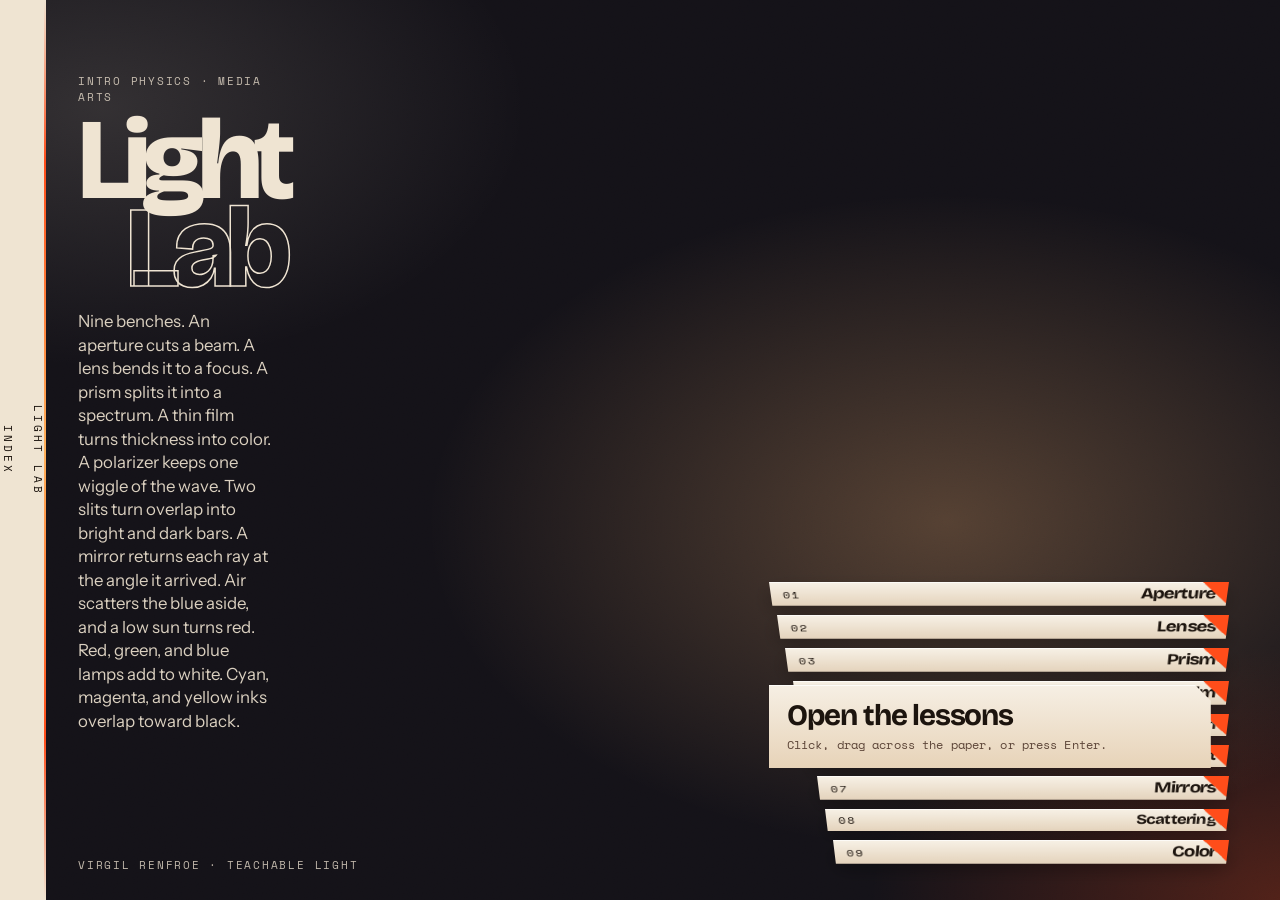
==== commit 3f98d999: "Make the hub fold brighter and the unlock plain. The locked index now says Open the lessons, and a c" ====
--- a/index.html
+++ b/index.html
@@ -41,9 +41,8 @@
   <div class="stack" id="modules">
     <button class="seal" id="seal" type="button" aria-expanded="false">
       <span class="seal-heat" aria-hidden="true"></span>
-      <span class="seal-kicker">Fold still shut</span>
-      <span class="seal-title">Strike the crease</span>
-      <span class="seal-hint">Drag across the fold, or press Enter</span>
+      <span class="seal-title">Open the lessons</span>
+      <span class="seal-hint">Click, drag across the paper, or press Enter.</span>
     </button>
     <ol class="folios">
       <li>
--- a/lab.css
+++ b/lab.css
@@ -601,9 +601,29 @@
 .folio-f .folio-name,
 .folio-h .folio-name { font-size: clamp(1.35rem, 1.7vw, 1.7rem); }
 
+html.is-locked body.page-hub {
+  background:
+    radial-gradient(ellipse 58% 52% at 74% 58%, rgba(255, 186, 120, 0.28), transparent 70%),
+    radial-gradient(ellipse 46% 40% at 8% 12%, rgba(239, 228, 210, 0.14), transparent 72%),
+    radial-gradient(ellipse 50% 44% at 100% 100%, rgba(255, 77, 26, 0.26), transparent 64%),
+    #141218;
+}
+
+html.is-locked .deck {
+  color: rgba(239, 228, 210, 0.9);
+}
+
+html.is-locked .eyebrow,
+html.is-locked .colophon {
+  color: rgba(239, 228, 210, 0.78);
+}
+
 html.is-locked .folio {
-  transform: perspective(1100px) rotateX(-78deg);
+  transform: perspective(1100px) rotateX(-34deg);
   transition: none;
+  box-shadow:
+    0 1px 0 rgba(255, 255, 255, 0.75) inset,
+    0 10px 22px rgba(0, 0, 0, 0.28);
 }
 
 .folio-top {
@@ -684,7 +704,7 @@
 html.is-open .folio-i::before { animation-delay: 0.34s; }
 
 .folio:hover { transform: perspective(1100px) rotateX(0deg) translateY(-3px); }
-html.is-locked .folio:hover { transform: perspective(1100px) rotateX(-78deg); }
+html.is-locked .folio:hover { transform: perspective(1100px) rotateX(-28deg); }
 
 .seal {
   --strike: 0;
@@ -696,11 +716,14 @@
   overflow: hidden;
   width: auto;
   text-align: left;
-  background: var(--char);
-  color: var(--paper);
+  background: linear-gradient(180deg, #f6efe4 0%, #e7d3b8 100%);
+  color: var(--ink-on-paper);
   border: none;
-  padding: 14px 16px 15px;
-  cursor: ew-resize;
+  padding: 16px 18px 15px;
+  cursor: pointer;
+  box-shadow:
+    0 1px 0 rgba(255, 255, 255, 0.8) inset,
+    0 18px 36px rgba(0, 0, 0, 0.38);
   clip-path: polygon(0 0, calc(100% - 16px) 0, 100% 16px, 100% 100%, 0 100%);
 }
 
@@ -708,38 +731,32 @@
   position: absolute;
   inset: 0 auto 0 0;
   width: calc(var(--strike) * 100%);
-  background: linear-gradient(90deg, #4a160e 0%, var(--ember) 72%, #ffe1b0 100%);
-  mix-blend-mode: screen;
+  background: linear-gradient(90deg, rgba(255, 77, 26, 0.15) 0%, var(--ember) 70%, #ffe1b0 100%);
+  mix-blend-mode: multiply;
   pointer-events: none;
 }
 
-.seal-kicker,
 .seal-title,
 .seal-hint { position: relative; z-index: 1; display: block; }
 
-.seal-kicker {
-  font-family: var(--font-mono);
-  font-size: 10px;
-  letter-spacing: 0.18em;
-  text-transform: uppercase;
-  color: var(--ember-hot);
-}
-
 .seal-title {
-  margin-top: 3px;
+  margin-top: 0;
   font-family: var(--font-display);
   font-weight: 720;
   font-size: 1.85rem;
   letter-spacing: -0.04em;
   line-height: 0.95;
+  color: var(--ink-on-paper);
 }
 
 .seal-hint {
-  margin-top: 6px;
-  font-family: var(--font-mono);
-  font-size: 10px;
-  letter-spacing: 0.06em;
-  color: rgba(239, 228, 210, 0.68);
+  margin-top: 8px;
+  font-family: var(--font-mono);
+  font-size: 12px;
+  letter-spacing: 0.01em;
+  line-height: 1.35;
+  text-transform: none;
+  color: #5c4538;
 }
 
 html.is-open .seal {
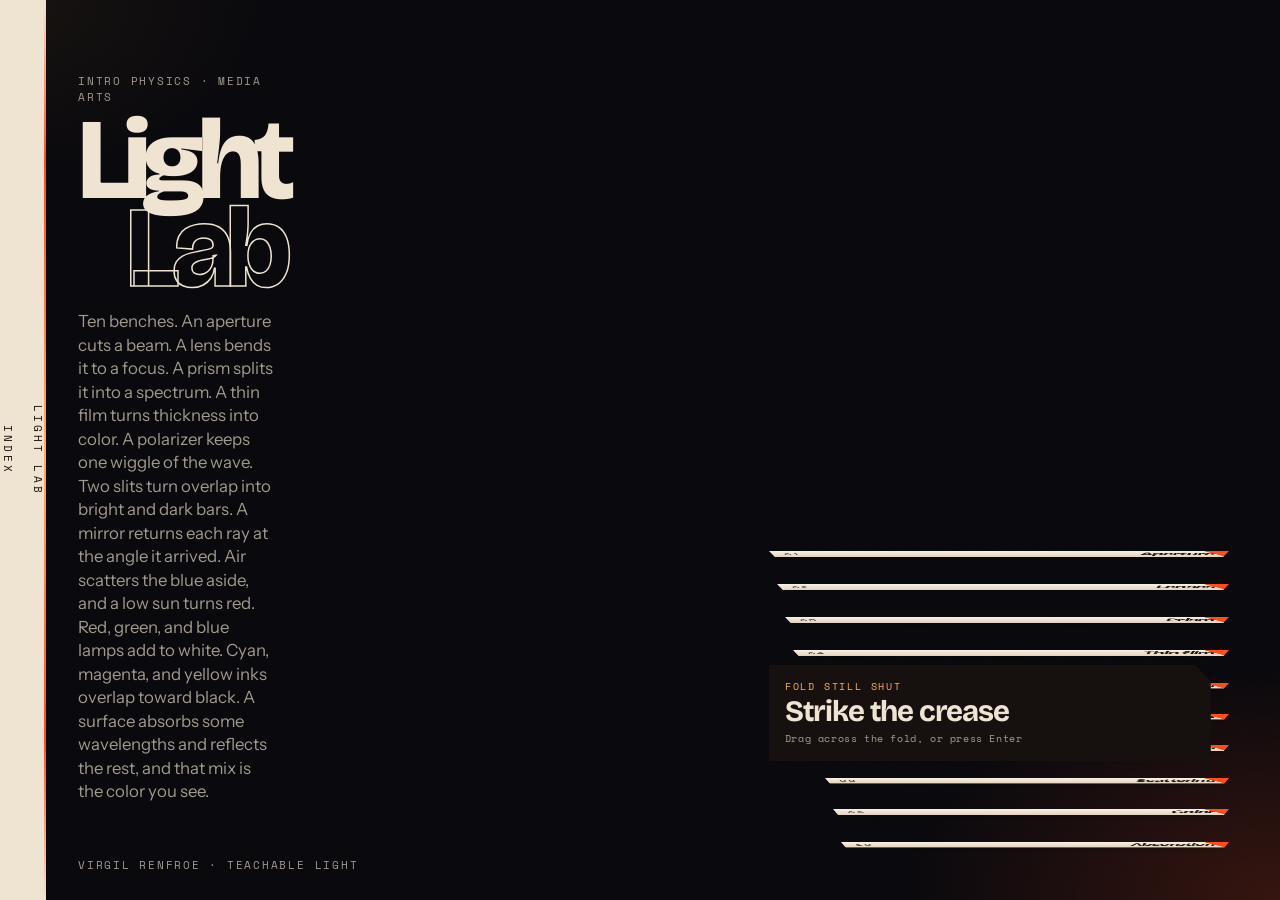
==== commit a5b6dc67: "Add the absorption lesson so the color you see is light that returns. White light hits a surface, th" ====
--- a/index.html
+++ b/index.html
@@ -3,7 +3,7 @@
 <head>
 <meta charset="utf-8" />
 <meta name="viewport" content="width=device-width, initial-scale=1, viewport-fit=cover" />
-<meta name="description" content="Light Lab — a nine-lesson optics curriculum for intro physics, media arts, and instructional design. Module 01 cuts a beam. Module 02 bends rays to a focus. Module 03 splits white light into a spectrum. Module 04 turns a thin film into color bands. Module 05 keeps one wiggle of the wave. Module 06 lets two slits overlap into bright and dark bars. Module 07 bounces a ray off a mirror at the same angle it arrived. Module 08 scatters blue out of sunlight and leaves a red sun on the long path. Module 09 mixes red, green, and blue lamps into white, and cyan, magenta, and yellow pigments into near black." />
+<meta name="description" content="Light Lab — a ten-lesson optics curriculum for intro physics, media arts, and instructional design. Module 01 cuts a beam. Module 02 bends rays to a focus. Module 03 splits white light into a spectrum. Module 04 turns a thin film into color bands. Module 05 keeps one wiggle of the wave. Module 06 lets two slits overlap into bright and dark bars. Module 07 bounces a ray off a mirror at the same angle it arrived. Module 08 scatters blue out of sunlight and leaves a red sun on the long path. Module 09 mixes red, green, and blue lamps into white, and cyan, magenta, and yellow pigments into near black. Module 10 shines that light on a surface: the wavelengths it absorbs are missing, and the wavelengths it reflects are the color you see." />
 <meta name="theme-color" content="#09080c" />
 <title>Light Lab</title>
 <link rel="preconnect" href="https://fonts.googleapis.com" />
@@ -36,13 +36,14 @@
       <span>Light</span>
       <span class="ghost">Lab</span>
     </h1>
-    <p class="deck">Nine benches. An aperture cuts a beam. A lens bends it to a focus. A prism splits it into a spectrum. A thin film turns thickness into color. A polarizer keeps one wiggle of the wave. Two slits turn overlap into bright and dark bars. A mirror returns each ray at the angle it arrived. Air scatters the blue aside, and a low sun turns red. Red, green, and blue lamps add to white. Cyan, magenta, and yellow inks overlap toward black.</p>
+    <p class="deck">Ten benches. An aperture cuts a beam. A lens bends it to a focus. A prism splits it into a spectrum. A thin film turns thickness into color. A polarizer keeps one wiggle of the wave. Two slits turn overlap into bright and dark bars. A mirror returns each ray at the angle it arrived. Air scatters the blue aside, and a low sun turns red. Red, green, and blue lamps add to white. Cyan, magenta, and yellow inks overlap toward black. A surface absorbs some wavelengths and reflects the rest, and that mix is the color you see.</p>
   </header>
   <div class="stack" id="modules">
     <button class="seal" id="seal" type="button" aria-expanded="false">
       <span class="seal-heat" aria-hidden="true"></span>
-      <span class="seal-title">Open the lessons</span>
-      <span class="seal-hint">Click, drag across the paper, or press Enter.</span>
+      <span class="seal-kicker">Fold still shut</span>
+      <span class="seal-title">Strike the crease</span>
+      <span class="seal-hint">Drag across the fold, or press Enter</span>
     </button>
     <ol class="folios">
       <li>
@@ -153,6 +154,18 @@
           <span class="dogear" aria-hidden="true"></span>
         </a>
       </li>
+      <li>
+        <a class="folio folio-j" href="absorb.html" data-lab>
+          <span class="folio-top">
+            <span class="folio-idx">10</span>
+            <span class="folio-name">Absorption</span>
+          </span>
+          <span class="folio-tag">absorb → missing color</span>
+          <span class="folio-tag">reflect → color you see</span>
+          <span class="folio-go">Open the surface</span>
+          <span class="dogear" aria-hidden="true"></span>
+        </a>
+      </li>
     </ol>
   </div>
   <p class="colophon">Virgil Renfroe · teachable light</p>
--- a/lab.css
+++ b/lab.css
@@ -594,36 +594,18 @@
 .folio-g { margin-left: 48px; transition-delay: 0.26s; }
 .folio-h { margin-left: 56px; transition-delay: 0.3s; }
 .folio-i { margin-left: 64px; transition-delay: 0.34s; }
+.folio-j { margin-left: 72px; transition-delay: 0.38s; }
 
 .folio-name { white-space: nowrap; }
 
 .folio-e .folio-name,
 .folio-f .folio-name,
-.folio-h .folio-name { font-size: clamp(1.35rem, 1.7vw, 1.7rem); }
-
-html.is-locked body.page-hub {
-  background:
-    radial-gradient(ellipse 58% 52% at 74% 58%, rgba(255, 186, 120, 0.28), transparent 70%),
-    radial-gradient(ellipse 46% 40% at 8% 12%, rgba(239, 228, 210, 0.14), transparent 72%),
-    radial-gradient(ellipse 50% 44% at 100% 100%, rgba(255, 77, 26, 0.26), transparent 64%),
-    #141218;
-}
-
-html.is-locked .deck {
-  color: rgba(239, 228, 210, 0.9);
-}
-
-html.is-locked .eyebrow,
-html.is-locked .colophon {
-  color: rgba(239, 228, 210, 0.78);
-}
+.folio-h .folio-name,
+.folio-j .folio-name { font-size: clamp(1.35rem, 1.7vw, 1.7rem); }
 
 html.is-locked .folio {
-  transform: perspective(1100px) rotateX(-34deg);
+  transform: perspective(1100px) rotateX(-78deg);
   transition: none;
-  box-shadow:
-    0 1px 0 rgba(255, 255, 255, 0.75) inset,
-    0 10px 22px rgba(0, 0, 0, 0.28);
 }
 
 .folio-top {
@@ -702,9 +684,10 @@
 html.is-open .folio-g::before { animation-delay: 0.26s; }
 html.is-open .folio-h::before { animation-delay: 0.3s; }
 html.is-open .folio-i::before { animation-delay: 0.34s; }
+html.is-open .folio-j::before { animation-delay: 0.38s; }
 
 .folio:hover { transform: perspective(1100px) rotateX(0deg) translateY(-3px); }
-html.is-locked .folio:hover { transform: perspective(1100px) rotateX(-28deg); }
+html.is-locked .folio:hover { transform: perspective(1100px) rotateX(-78deg); }
 
 .seal {
   --strike: 0;
@@ -716,14 +699,11 @@
   overflow: hidden;
   width: auto;
   text-align: left;
-  background: linear-gradient(180deg, #f6efe4 0%, #e7d3b8 100%);
-  color: var(--ink-on-paper);
+  background: var(--char);
+  color: var(--paper);
   border: none;
-  padding: 16px 18px 15px;
-  cursor: pointer;
-  box-shadow:
-    0 1px 0 rgba(255, 255, 255, 0.8) inset,
-    0 18px 36px rgba(0, 0, 0, 0.38);
+  padding: 14px 16px 15px;
+  cursor: ew-resize;
   clip-path: polygon(0 0, calc(100% - 16px) 0, 100% 16px, 100% 100%, 0 100%);
 }
 
@@ -731,32 +711,38 @@
   position: absolute;
   inset: 0 auto 0 0;
   width: calc(var(--strike) * 100%);
-  background: linear-gradient(90deg, rgba(255, 77, 26, 0.15) 0%, var(--ember) 70%, #ffe1b0 100%);
-  mix-blend-mode: multiply;
+  background: linear-gradient(90deg, #4a160e 0%, var(--ember) 72%, #ffe1b0 100%);
+  mix-blend-mode: screen;
   pointer-events: none;
 }
 
+.seal-kicker,
 .seal-title,
 .seal-hint { position: relative; z-index: 1; display: block; }
 
+.seal-kicker {
+  font-family: var(--font-mono);
+  font-size: 10px;
+  letter-spacing: 0.18em;
+  text-transform: uppercase;
+  color: var(--ember-hot);
+}
+
 .seal-title {
-  margin-top: 0;
+  margin-top: 3px;
   font-family: var(--font-display);
   font-weight: 720;
   font-size: 1.85rem;
   letter-spacing: -0.04em;
   line-height: 0.95;
-  color: var(--ink-on-paper);
 }
 
 .seal-hint {
-  margin-top: 8px;
-  font-family: var(--font-mono);
-  font-size: 12px;
-  letter-spacing: 0.01em;
-  line-height: 1.35;
-  text-transform: none;
-  color: #5c4538;
+  margin-top: 6px;
+  font-family: var(--font-mono);
+  font-size: 10px;
+  letter-spacing: 0.06em;
+  color: rgba(239, 228, 210, 0.68);
 }
 
 html.is-open .seal {
@@ -785,7 +771,8 @@
 
   .folio-e .folio-name,
   .folio-f .folio-name,
-  .folio-h .folio-name { font-size: clamp(1.05rem, 1.18vw, 1.2rem); }
+  .folio-h .folio-name,
+  .folio-j .folio-name { font-size: clamp(1.05rem, 1.18vw, 1.2rem); }
 
   .folio-tag { margin-top: 1px; font-size: 10.5px; }
 
@@ -1004,7 +991,8 @@
   .folio-f,
   .folio-g,
   .folio-h,
-  .folio-i { margin-left: 0; }
+  .folio-i,
+  .folio-j { margin-left: 0; }
 
   .jumps {
     gap: 4px 8px;
@@ -1118,7 +1106,8 @@
 
   .folio-e .folio-name,
   .folio-f .folio-name,
-  .folio-h .folio-name { font-size: 1.28rem; }
+  .folio-h .folio-name,
+  .folio-j .folio-name { font-size: 1.28rem; }
 
   .folio-tag { margin-top: 2px; font-size: 11px; }
 
@@ -1216,6 +1205,145 @@
   .page-sky .ticket,
   .page-sky .ticket:has(.world[open]),
   .page-color .ticket,
-  .page-color .ticket:has(.world[open]) { max-height: 28vh; }
+  .page-color .ticket:has(.world[open]),
+  .page-absorb .ticket,
+  .page-absorb .ticket:has(.world[open]) { max-height: 28vh; }
   .world-copy { max-height: 16vh; }
 }
+
+/* Absorption --------------------------------------------------------- */
+
+.page-absorb .stage-fade {
+  background: radial-gradient(ellipse 74% 70% at 54% 40%, transparent 44%, rgba(0, 0, 0, 0.36) 100%);
+}
+
+.page-absorb .ticket,
+.page-absorb .ticket:has(.world[open]) {
+  max-height: min(52vh, 500px);
+  overflow: hidden;
+}
+
+.page-absorb .ticket-body {
+  min-height: 0;
+  overflow: auto;
+}
+
+.page-absorb .pick-set { background: var(--paper-deep); }
+
+.page-absorb .set-name {
+  margin: 0;
+  padding: 7px 8px 4px;
+  font-family: var(--font-mono);
+  font-size: 9px;
+  letter-spacing: 0.16em;
+  text-transform: uppercase;
+  color: #5c5148;
+}
+
+.page-absorb .swatches {
+  display: grid;
+  grid-template-columns: 1fr 1fr;
+  gap: 1px;
+  background: rgba(28, 20, 14, 0.16);
+}
+
+.page-absorb .swatches button {
+  appearance: none;
+  border: none;
+  margin: 0;
+  display: flex;
+  align-items: center;
+  gap: 6px;
+  background: var(--paper-deep);
+  color: var(--ink-on-paper);
+  font-family: var(--font-mono);
+  font-size: 10px;
+  letter-spacing: 0.08em;
+  text-transform: uppercase;
+  padding: 8px 8px;
+  cursor: pointer;
+  text-align: left;
+}
+
+.page-absorb .swatches button[aria-pressed="true"] {
+  background: var(--char);
+  color: var(--paper);
+  box-shadow: inset 3px 0 0 var(--ember);
+}
+
+.page-absorb .modes button {
+  display: flex;
+  align-items: center;
+  gap: 6px;
+}
+
+.page-absorb .chip {
+  width: 9px;
+  height: 9px;
+  flex: 0 0 auto;
+  border: 1px solid rgba(28, 20, 14, 0.28);
+}
+
+.chip-leaf { background: #2c6b34; }
+.chip-white { background: #f3ecdf; }
+.chip-black { background: #161311; }
+.chip-red { background: #c4281a; }
+.chip-yellow { background: #e2b423; }
+.chip-blue { background: #2a4fa8; }
+.chip-green { background: #1f8a3a; }
+
+.page-absorb button[aria-pressed="true"] .chip {
+  border-color: var(--ember);
+}
+
+@media (min-width: 861px) {
+  .page-absorb .shape {
+    width: 196px;
+    gap: 8px;
+  }
+}
+
+@media (max-width: 860px) {
+  .page-absorb .shape {
+    flex-wrap: wrap;
+    gap: 6px;
+  }
+
+  .page-absorb .pick-set { flex: 1 0 100%; }
+
+  .page-absorb .swatches {
+    grid-template-columns: repeat(3, minmax(0, 1fr));
+  }
+
+  .page-absorb .swatches button {
+    justify-content: center;
+    padding: 9px 4px;
+    font-size: 9px;
+    letter-spacing: 0.04em;
+  }
+
+  .page-absorb .modes { flex-direction: row; }
+
+  .page-absorb .modes button {
+    flex: 1 1 0;
+    justify-content: center;
+    padding: 10px 4px;
+    font-size: 9px;
+    letter-spacing: 0.04em;
+  }
+
+  .page-absorb .modes button + button {
+    border-top: none;
+    border-left: 1px solid rgba(28, 20, 14, 0.16);
+  }
+
+  .page-absorb .modes button[aria-pressed="true"] {
+    box-shadow: inset 0 -3px 0 var(--ember);
+  }
+
+  .page-absorb .ticket,
+  .page-absorb .ticket:has(.world[open]) {
+    bottom: calc(168px + env(safe-area-inset-bottom));
+    max-height: 32vh;
+  }
+}
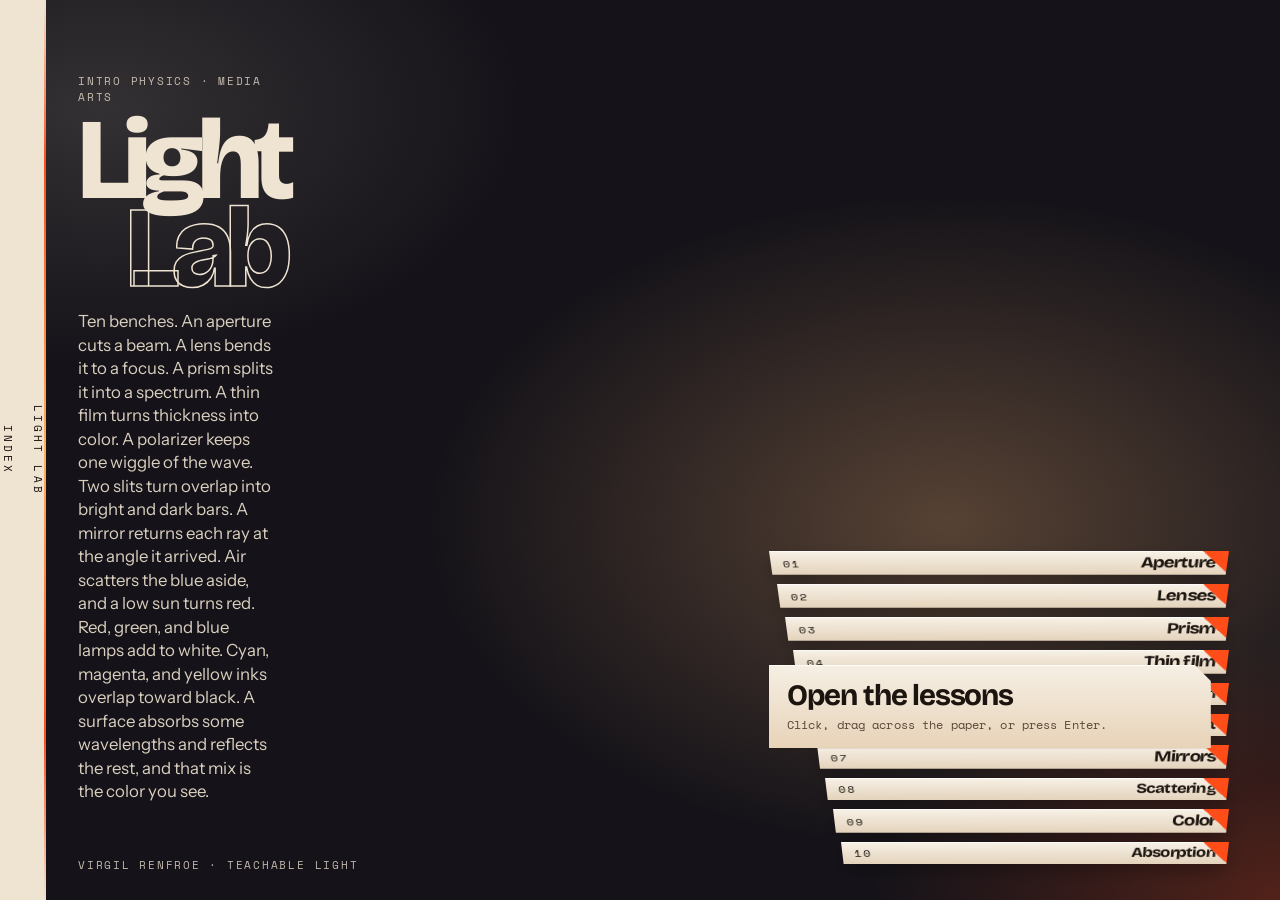
==== commit 9c728617: "Merge the hub unlock from the color lesson. The index now says Open the lessons, and Absorption stay" ====
--- a/index.html
+++ b/index.html
@@ -41,9 +41,8 @@
   <div class="stack" id="modules">
     <button class="seal" id="seal" type="button" aria-expanded="false">
       <span class="seal-heat" aria-hidden="true"></span>
-      <span class="seal-kicker">Fold still shut</span>
-      <span class="seal-title">Strike the crease</span>
-      <span class="seal-hint">Drag across the fold, or press Enter</span>
+      <span class="seal-title">Open the lessons</span>
+      <span class="seal-hint">Click, drag across the paper, or press Enter.</span>
     </button>
     <ol class="folios">
       <li>
--- a/lab.css
+++ b/lab.css
@@ -603,9 +603,29 @@
 .folio-h .folio-name,
 .folio-j .folio-name { font-size: clamp(1.35rem, 1.7vw, 1.7rem); }
 
+html.is-locked body.page-hub {
+  background:
+    radial-gradient(ellipse 58% 52% at 74% 58%, rgba(255, 186, 120, 0.28), transparent 70%),
+    radial-gradient(ellipse 46% 40% at 8% 12%, rgba(239, 228, 210, 0.14), transparent 72%),
+    radial-gradient(ellipse 50% 44% at 100% 100%, rgba(255, 77, 26, 0.26), transparent 64%),
+    #141218;
+}
+
+html.is-locked .deck {
+  color: rgba(239, 228, 210, 0.9);
+}
+
+html.is-locked .eyebrow,
+html.is-locked .colophon {
+  color: rgba(239, 228, 210, 0.78);
+}
+
 html.is-locked .folio {
-  transform: perspective(1100px) rotateX(-78deg);
+  transform: perspective(1100px) rotateX(-34deg);
   transition: none;
+  box-shadow:
+    0 1px 0 rgba(255, 255, 255, 0.75) inset,
+    0 10px 22px rgba(0, 0, 0, 0.28);
 }
 
 .folio-top {
@@ -687,7 +707,7 @@
 html.is-open .folio-j::before { animation-delay: 0.38s; }
 
 .folio:hover { transform: perspective(1100px) rotateX(0deg) translateY(-3px); }
-html.is-locked .folio:hover { transform: perspective(1100px) rotateX(-78deg); }
+html.is-locked .folio:hover { transform: perspective(1100px) rotateX(-28deg); }
 
 .seal {
   --strike: 0;
@@ -699,11 +719,14 @@
   overflow: hidden;
   width: auto;
   text-align: left;
-  background: var(--char);
-  color: var(--paper);
+  background: linear-gradient(180deg, #f6efe4 0%, #e7d3b8 100%);
+  color: var(--ink-on-paper);
   border: none;
-  padding: 14px 16px 15px;
-  cursor: ew-resize;
+  padding: 16px 18px 15px;
+  cursor: pointer;
+  box-shadow:
+    0 1px 0 rgba(255, 255, 255, 0.8) inset,
+    0 18px 36px rgba(0, 0, 0, 0.38);
   clip-path: polygon(0 0, calc(100% - 16px) 0, 100% 16px, 100% 100%, 0 100%);
 }
 
@@ -711,38 +734,32 @@
   position: absolute;
   inset: 0 auto 0 0;
   width: calc(var(--strike) * 100%);
-  background: linear-gradient(90deg, #4a160e 0%, var(--ember) 72%, #ffe1b0 100%);
-  mix-blend-mode: screen;
+  background: linear-gradient(90deg, rgba(255, 77, 26, 0.15) 0%, var(--ember) 70%, #ffe1b0 100%);
+  mix-blend-mode: multiply;
   pointer-events: none;
 }
 
-.seal-kicker,
 .seal-title,
 .seal-hint { position: relative; z-index: 1; display: block; }
 
-.seal-kicker {
-  font-family: var(--font-mono);
-  font-size: 10px;
-  letter-spacing: 0.18em;
-  text-transform: uppercase;
-  color: var(--ember-hot);
-}
-
 .seal-title {
-  margin-top: 3px;
+  margin-top: 0;
   font-family: var(--font-display);
   font-weight: 720;
   font-size: 1.85rem;
   letter-spacing: -0.04em;
   line-height: 0.95;
+  color: var(--ink-on-paper);
 }
 
 .seal-hint {
-  margin-top: 6px;
-  font-family: var(--font-mono);
-  font-size: 10px;
-  letter-spacing: 0.06em;
-  color: rgba(239, 228, 210, 0.68);
+  margin-top: 8px;
+  font-family: var(--font-mono);
+  font-size: 12px;
+  letter-spacing: 0.01em;
+  line-height: 1.35;
+  text-transform: none;
+  color: #5c4538;
 }
 
 html.is-open .seal {
@@ -1301,6 +1318,21 @@
     width: 196px;
     gap: 8px;
   }
+
+  .page-absorb .world-copy { max-height: min(30vh, 280px); }
+}
+
+@media (max-width: 860px) {
+  .jumps {
+    right: 8px;
+    max-width: calc(100vw - 156px);
+    gap: 2px 6px;
+  }
+
+  .jumps a {
+    font-size: 9px;
+    letter-spacing: 0.03em;
+  }
 }
 
 @media (max-width: 860px) {
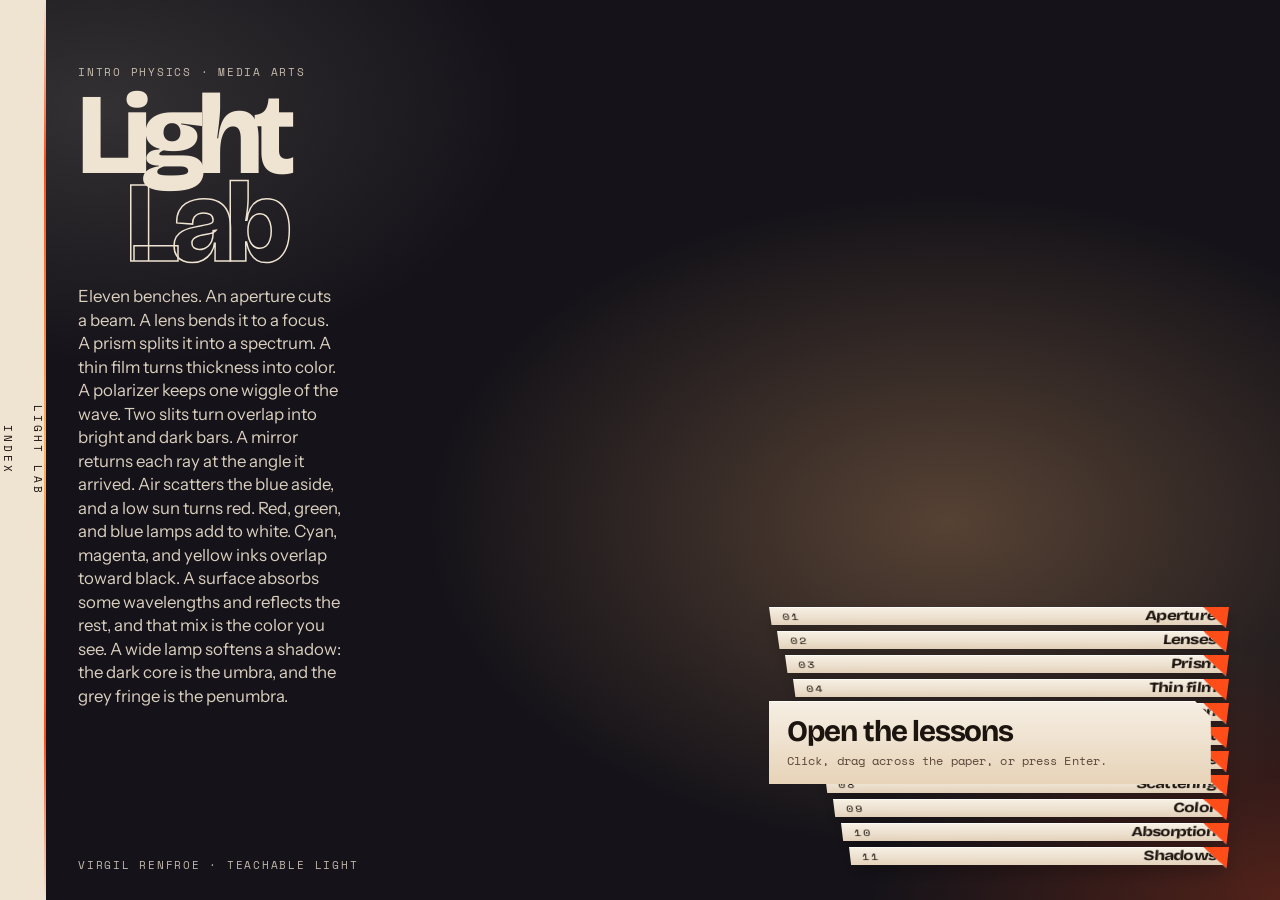
==== commit 8e61a8fd: "Add the shadows lesson so a wide lamp softens the edge. A round lamp, a disc, and a screen show the " ====
--- a/index.html
+++ b/index.html
@@ -3,7 +3,7 @@
 <head>
 <meta charset="utf-8" />
 <meta name="viewport" content="width=device-width, initial-scale=1, viewport-fit=cover" />
-<meta name="description" content="Light Lab — a ten-lesson optics curriculum for intro physics, media arts, and instructional design. Module 01 cuts a beam. Module 02 bends rays to a focus. Module 03 splits white light into a spectrum. Module 04 turns a thin film into color bands. Module 05 keeps one wiggle of the wave. Module 06 lets two slits overlap into bright and dark bars. Module 07 bounces a ray off a mirror at the same angle it arrived. Module 08 scatters blue out of sunlight and leaves a red sun on the long path. Module 09 mixes red, green, and blue lamps into white, and cyan, magenta, and yellow pigments into near black. Module 10 shines that light on a surface: the wavelengths it absorbs are missing, and the wavelengths it reflects are the color you see." />
+<meta name="description" content="Light Lab — an eleven-lesson optics curriculum for intro physics, media arts, and instructional design. Module 01 cuts a beam. Module 02 bends rays to a focus. Module 03 splits white light into a spectrum. Module 04 turns a thin film into color bands. Module 05 keeps one wiggle of the wave. Module 06 lets two slits overlap into bright and dark bars. Module 07 bounces a ray off a mirror at the same angle it arrived. Module 08 scatters blue out of sunlight and leaves a red sun on the long path. Module 09 mixes red, green, and blue lamps into white, and cyan, magenta, and yellow pigments into near black. Module 10 shines that light on a surface: the wavelengths it absorbs are missing, and the wavelengths it reflects are the color you see. Module 11 casts a shadow: a wide lamp softens the edge, the dark core is the umbra, and the grey fringe is the penumbra." />
 <meta name="theme-color" content="#09080c" />
 <title>Light Lab</title>
 <link rel="preconnect" href="https://fonts.googleapis.com" />
@@ -36,7 +36,7 @@
       <span>Light</span>
       <span class="ghost">Lab</span>
     </h1>
-    <p class="deck">Ten benches. An aperture cuts a beam. A lens bends it to a focus. A prism splits it into a spectrum. A thin film turns thickness into color. A polarizer keeps one wiggle of the wave. Two slits turn overlap into bright and dark bars. A mirror returns each ray at the angle it arrived. Air scatters the blue aside, and a low sun turns red. Red, green, and blue lamps add to white. Cyan, magenta, and yellow inks overlap toward black. A surface absorbs some wavelengths and reflects the rest, and that mix is the color you see.</p>
+    <p class="deck">Eleven benches. An aperture cuts a beam. A lens bends it to a focus. A prism splits it into a spectrum. A thin film turns thickness into color. A polarizer keeps one wiggle of the wave. Two slits turn overlap into bright and dark bars. A mirror returns each ray at the angle it arrived. Air scatters the blue aside, and a low sun turns red. Red, green, and blue lamps add to white. Cyan, magenta, and yellow inks overlap toward black. A surface absorbs some wavelengths and reflects the rest, and that mix is the color you see. A wide lamp softens a shadow: the dark core is the umbra, and the grey fringe is the penumbra.</p>
   </header>
   <div class="stack" id="modules">
     <button class="seal" id="seal" type="button" aria-expanded="false">
@@ -165,6 +165,18 @@
           <span class="dogear" aria-hidden="true"></span>
         </a>
       </li>
+      <li>
+        <a class="folio folio-k" href="shadow.html" data-lab>
+          <span class="folio-top">
+            <span class="folio-idx">11</span>
+            <span class="folio-name">Shadows</span>
+          </span>
+          <span class="folio-tag">wide lamp → soft edge</span>
+          <span class="folio-tag">umbra → no light</span>
+          <span class="folio-go">Open the shadow</span>
+          <span class="dogear" aria-hidden="true"></span>
+        </a>
+      </li>
     </ol>
   </div>
   <p class="colophon">Virgil Renfroe · teachable light</p>
--- a/lab.css
+++ b/lab.css
@@ -515,7 +515,7 @@
   padding: max(28px, env(safe-area-inset-top)) 28px 32px 78px;
 }
 
-.mast { position: relative; z-index: 1; max-width: min(18ch, 54vw); padding-top: 5vh; }
+.mast { position: relative; z-index: 1; max-width: min(24ch, 36vw); padding-top: 4vh; }
 
 .eyebrow,
 .colophon {
@@ -595,6 +595,7 @@
 .folio-h { margin-left: 56px; transition-delay: 0.3s; }
 .folio-i { margin-left: 64px; transition-delay: 0.34s; }
 .folio-j { margin-left: 72px; transition-delay: 0.38s; }
+.folio-k { margin-left: 80px; transition-delay: 0.42s; }
 
 .folio-name { white-space: nowrap; }
 
@@ -705,6 +706,7 @@
 html.is-open .folio-h::before { animation-delay: 0.3s; }
 html.is-open .folio-i::before { animation-delay: 0.34s; }
 html.is-open .folio-j::before { animation-delay: 0.38s; }
+html.is-open .folio-k::before { animation-delay: 0.42s; }
 
 .folio:hover { transform: perspective(1100px) rotateX(0deg) translateY(-3px); }
 html.is-locked .folio:hover { transform: perspective(1100px) rotateX(-28deg); }
@@ -780,20 +782,20 @@
     margin: 0;
   }
 
-  .folios { gap: 4px; }
-
-  .folio { padding: 5px 12px 5px; }
-
-  .folio-name { font-size: clamp(1.18rem, 1.35vw, 1.38rem); }
+  .folios { gap: 2px; }
+
+  .folio { padding: 3px 12px 2px; }
+
+  .folio-name { font-size: clamp(1.08rem, 1.22vw, 1.26rem); line-height: 0.86; }
 
   .folio-e .folio-name,
   .folio-f .folio-name,
   .folio-h .folio-name,
   .folio-j .folio-name { font-size: clamp(1.05rem, 1.18vw, 1.2rem); }
 
-  .folio-tag { margin-top: 1px; font-size: 10.5px; }
-
-  .folio-go { margin-top: 2px; }
+  .folio-tag { margin-top: 0; font-size: 10px; line-height: 1.2; }
+
+  .folio-go { margin-top: 1px; }
 }
 
 /* Motion ------------------------------------------------------------- */
@@ -1009,7 +1011,8 @@
   .folio-g,
   .folio-h,
   .folio-i,
-  .folio-j { margin-left: 0; }
+  .folio-j,
+  .folio-k { margin-left: 0; }
 
   .jumps {
     gap: 4px 8px;
@@ -1379,3 +1382,87 @@
     max-height: 32vh;
   }
 }
+
+/* Shadows ----------------------------------------------------------- */
+
+.page-shadow .stage-fade {
+  background: radial-gradient(ellipse 72% 68% at 58% 42%, transparent 42%, rgba(0, 0, 0, 0.38) 100%);
+}
+
+.page-shadow .ticket,
+.page-shadow .ticket:has(.world[open]) {
+  max-height: min(50vh, 480px);
+  overflow: hidden;
+}
+
+.page-shadow .ticket-body {
+  min-height: 0;
+  overflow: auto;
+}
+
+@media (min-width: 861px) {
+  .page-shadow .shape {
+    width: 188px;
+    gap: 8px;
+  }
+
+  .page-shadow .rails {
+    display: flex;
+    gap: 4px;
+    height: min(32vh, 220px);
+    min-height: 156px;
+  }
+
+  .page-shadow .rails .rail {
+    flex: 1 1 0;
+    height: 100%;
+    min-height: 0;
+    padding: 6px 3px;
+  }
+
+  .page-shadow .rail-name {
+    font-size: 9px;
+    letter-spacing: 0.05em;
+  }
+
+  .page-shadow .stamps { top: 86px; }
+}
+
+@media (max-width: 860px) {
+  .page-shadow .shape {
+    flex-wrap: wrap;
+    gap: 6px;
+  }
+
+  .page-shadow .modes { flex: 1 0 100%; }
+
+  .page-shadow .rails {
+    display: flex;
+    flex: 1 1 100%;
+    gap: 6px;
+    min-width: 0;
+  }
+
+  .page-shadow .rails .rail {
+    flex: 1 1 0;
+    min-width: 0;
+    height: auto;
+    min-height: 0;
+  }
+
+  .page-shadow .rail-name {
+    font-size: 9px;
+    letter-spacing: 0.04em;
+  }
+
+  .page-shadow .ticket,
+  .page-shadow .ticket:has(.world[open]) {
+    bottom: calc(124px + env(safe-area-inset-bottom));
+    max-height: 34vh;
+  }
+}
+
+@media (max-width: 860px) and (max-height: 700px) {
+  .page-shadow .ticket,
+  .page-shadow .ticket:has(.world[open]) { max-height: 26vh; }
+}
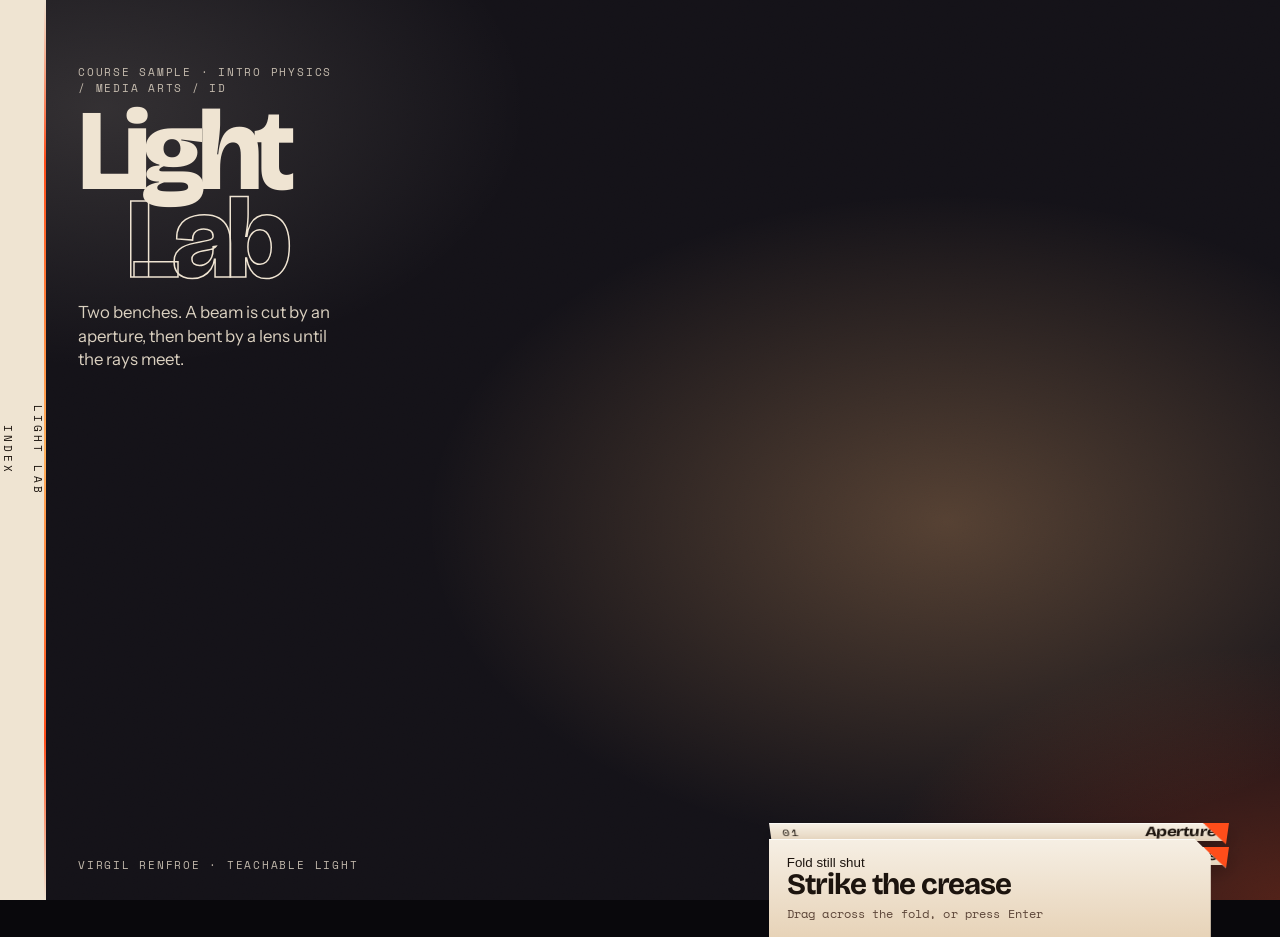
==== commit 430ee4f0: "Add an Open Graph card for the Light Lab hub. Host the featured image at /og.png and point the hub i" ====
--- a/index.html
+++ b/index.html
@@ -3,7 +3,19 @@
 <head>
 <meta charset="utf-8" />
 <meta name="viewport" content="width=device-width, initial-scale=1, viewport-fit=cover" />
-<meta name="description" content="Light Lab — an eleven-lesson optics curriculum for intro physics, media arts, and instructional design. Module 01 cuts a beam. Module 02 bends rays to a focus. Module 03 splits white light into a spectrum. Module 04 turns a thin film into color bands. Module 05 keeps one wiggle of the wave. Module 06 lets two slits overlap into bright and dark bars. Module 07 bounces a ray off a mirror at the same angle it arrived. Module 08 scatters blue out of sunlight and leaves a red sun on the long path. Module 09 mixes red, green, and blue lamps into white, and cyan, magenta, and yellow pigments into near black. Module 10 shines that light on a surface: the wavelengths it absorbs are missing, and the wavelengths it reflects are the color you see. Module 11 casts a shadow: a wide lamp softens the edge, the dark core is the umbra, and the grey fringe is the penumbra." />
+<meta name="description" content="A beam is cut by an aperture, then bent by a lens until the rays meet." />
+<meta property="og:title" content="Light Lab" />
+<meta property="og:description" content="A beam is cut by an aperture, then bent by a lens until the rays meet." />
+<meta property="og:image" content="https://virgilrenfroe.github.io/light-lab/og.png" />
+<meta property="og:image:width" content="1200" />
+<meta property="og:image:height" content="628" />
+<meta property="og:image:alt" content="A beam is cut by an aperture, then bent by a lens until the rays meet." />
+<meta property="og:url" content="https://virgilrenfroe.github.io/light-lab/" />
+<meta property="og:type" content="website" />
+<meta name="twitter:card" content="summary_large_image" />
+<meta name="twitter:title" content="Light Lab" />
+<meta name="twitter:description" content="A beam is cut by an aperture, then bent by a lens until the rays meet." />
+<meta name="twitter:image" content="https://virgilrenfroe.github.io/light-lab/og.png" />
 <meta name="theme-color" content="#09080c" />
 <title>Light Lab</title>
 <link rel="preconnect" href="https://fonts.googleapis.com" />
@@ -31,18 +43,19 @@
 </div>
 <div class="sheet">
   <header class="mast">
-    <p class="eyebrow">Intro physics · media arts</p>
+    <p class="eyebrow">Course sample · intro physics / media arts / ID</p>
     <h1 class="mast-title">
       <span>Light</span>
       <span class="ghost">Lab</span>
     </h1>
-    <p class="deck">Eleven benches. An aperture cuts a beam. A lens bends it to a focus. A prism splits it into a spectrum. A thin film turns thickness into color. A polarizer keeps one wiggle of the wave. Two slits turn overlap into bright and dark bars. A mirror returns each ray at the angle it arrived. Air scatters the blue aside, and a low sun turns red. Red, green, and blue lamps add to white. Cyan, magenta, and yellow inks overlap toward black. A surface absorbs some wavelengths and reflects the rest, and that mix is the color you see. A wide lamp softens a shadow: the dark core is the umbra, and the grey fringe is the penumbra.</p>
+    <p class="deck">Two benches. A beam is cut by an aperture, then bent by a lens until the rays meet.</p>
   </header>
   <div class="stack" id="modules">
     <button class="seal" id="seal" type="button" aria-expanded="false">
       <span class="seal-heat" aria-hidden="true"></span>
-      <span class="seal-title">Open the lessons</span>
-      <span class="seal-hint">Click, drag across the paper, or press Enter.</span>
+      <span class="seal-kicker">Fold still shut</span>
+      <span class="seal-title">Strike the crease</span>
+      <span class="seal-hint">Drag across the fold, or press Enter</span>
     </button>
     <ol class="folios">
       <li>
@@ -69,114 +82,6 @@
           <span class="dogear" aria-hidden="true"></span>
         </a>
       </li>
-      <li>
-        <a class="folio folio-c" href="prism.html" data-lab>
-          <span class="folio-top">
-            <span class="folio-idx">03</span>
-            <span class="folio-name">Prism</span>
-          </span>
-          <span class="folio-tag">dispersion → spectrum</span>
-          <span class="folio-tag">wavelength → bend</span>
-          <span class="folio-go">Open the prism</span>
-          <span class="dogear" aria-hidden="true"></span>
-        </a>
-      </li>
-      <li>
-        <a class="folio folio-d" href="film.html" data-lab>
-          <span class="folio-top">
-            <span class="folio-idx">04</span>
-            <span class="folio-name">Thin film</span>
-          </span>
-          <span class="folio-tag">interference → color bands</span>
-          <span class="folio-tag">thickness → hue</span>
-          <span class="folio-go">Open the film</span>
-          <span class="dogear" aria-hidden="true"></span>
-        </a>
-      </li>
-      <li>
-        <a class="folio folio-e" href="polar.html" data-lab>
-          <span class="folio-top">
-            <span class="folio-idx">05</span>
-            <span class="folio-name">Polarization</span>
-          </span>
-          <span class="folio-tag">filter angle → brightness</span>
-          <span class="folio-tag">crossed filters → dark</span>
-          <span class="folio-go">Open the filters</span>
-          <span class="dogear" aria-hidden="true"></span>
-        </a>
-      </li>
-      <li>
-        <a class="folio folio-f" href="slits.html" data-lab>
-          <span class="folio-top">
-            <span class="folio-idx">06</span>
-            <span class="folio-name">Double slit</span>
-          </span>
-          <span class="folio-tag">slit spacing → fringe spacing</span>
-          <span class="folio-tag">color → fringe width</span>
-          <span class="folio-go">Open the slits</span>
-          <span class="dogear" aria-hidden="true"></span>
-        </a>
-      </li>
-      <li>
-        <a class="folio folio-g" href="mirror.html" data-lab>
-          <span class="folio-top">
-            <span class="folio-idx">07</span>
-            <span class="folio-name">Mirrors</span>
-          </span>
-          <span class="folio-tag">angle in → angle out</span>
-          <span class="folio-tag">curve → focus</span>
-          <span class="folio-go">Open the mirror</span>
-          <span class="dogear" aria-hidden="true"></span>
-        </a>
-      </li>
-      <li>
-        <a class="folio folio-h" href="sky.html" data-lab>
-          <span class="folio-top">
-            <span class="folio-idx">08</span>
-            <span class="folio-name">Scattering</span>
-          </span>
-          <span class="folio-tag">short wavelength → more scatter</span>
-          <span class="folio-tag">longer path → redder sun</span>
-          <span class="folio-go">Open the sky</span>
-          <span class="dogear" aria-hidden="true"></span>
-        </a>
-      </li>
-      <li>
-        <a class="folio folio-i" href="color.html" data-lab>
-          <span class="folio-top">
-            <span class="folio-idx">09</span>
-            <span class="folio-name">Color</span>
-          </span>
-          <span class="folio-tag">RGB → white</span>
-          <span class="folio-tag">CMY → black</span>
-          <span class="folio-go">Open the mix</span>
-          <span class="dogear" aria-hidden="true"></span>
-        </a>
-      </li>
-      <li>
-        <a class="folio folio-j" href="absorb.html" data-lab>
-          <span class="folio-top">
-            <span class="folio-idx">10</span>
-            <span class="folio-name">Absorption</span>
-          </span>
-          <span class="folio-tag">absorb → missing color</span>
-          <span class="folio-tag">reflect → color you see</span>
-          <span class="folio-go">Open the surface</span>
-          <span class="dogear" aria-hidden="true"></span>
-        </a>
-      </li>
-      <li>
-        <a class="folio folio-k" href="shadow.html" data-lab>
-          <span class="folio-top">
-            <span class="folio-idx">11</span>
-            <span class="folio-name">Shadows</span>
-          </span>
-          <span class="folio-tag">wide lamp → soft edge</span>
-          <span class="folio-tag">umbra → no light</span>
-          <span class="folio-go">Open the shadow</span>
-          <span class="dogear" aria-hidden="true"></span>
-        </a>
-      </li>
     </ol>
   </div>
   <p class="colophon">Virgil Renfroe · teachable light</p>
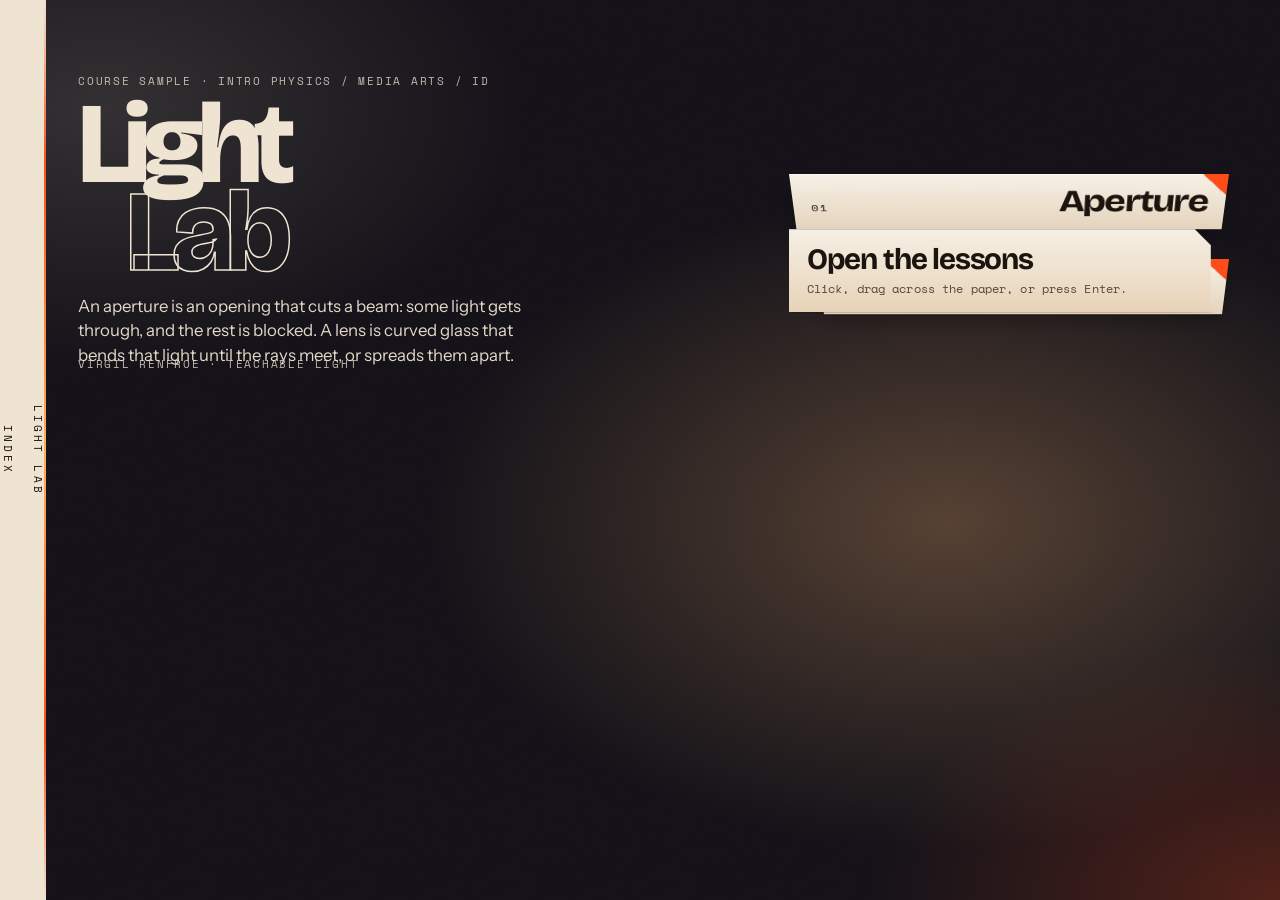
==== commit f86093eb: "Teach the live lessons so a reader can cite them. Each lesson now opens with a plain definition, a f" ====
--- a/index.html
+++ b/index.html
@@ -3,7 +3,7 @@
 <head>
 <meta charset="utf-8" />
 <meta name="viewport" content="width=device-width, initial-scale=1, viewport-fit=cover" />
-<meta name="description" content="A beam is cut by an aperture, then bent by a lens until the rays meet." />
+<meta name="description" content="An aperture is an opening that cuts a beam: some light gets through, and the rest is blocked. A lens is curved glass that bends that light until the rays meet, or spreads them apart." />
 <meta property="og:title" content="Light Lab" />
 <meta property="og:description" content="A beam is cut by an aperture, then bent by a lens until the rays meet." />
 <meta property="og:image" content="https://virgilrenfroe.github.io/light-lab/og.png" />
@@ -48,14 +48,13 @@
       <span>Light</span>
       <span class="ghost">Lab</span>
     </h1>
-    <p class="deck">Two benches. A beam is cut by an aperture, then bent by a lens until the rays meet.</p>
+    <p class="deck">An aperture is an opening that cuts a beam: some light gets through, and the rest is blocked. A lens is curved glass that bends that light until the rays meet, or spreads them apart.</p>
   </header>
   <div class="stack" id="modules">
     <button class="seal" id="seal" type="button" aria-expanded="false">
       <span class="seal-heat" aria-hidden="true"></span>
-      <span class="seal-kicker">Fold still shut</span>
-      <span class="seal-title">Strike the crease</span>
-      <span class="seal-hint">Drag across the fold, or press Enter</span>
+      <span class="seal-title">Open the lessons</span>
+      <span class="seal-hint">Click, drag across the paper, or press Enter.</span>
     </button>
     <ol class="folios">
       <li>
--- a/lab.css
+++ b/lab.css
@@ -80,26 +80,6 @@
   background: radial-gradient(ellipse 68% 60% at 54% 46%, transparent 36%, rgba(0, 0, 0, 0.42) 100%);
 }
 
-.page-sky .stage-fade {
-  background: radial-gradient(ellipse 78% 72% at 52% 42%, transparent 50%, rgba(0, 0, 0, 0.2) 100%);
-}
-
-.page-sky .ticket,
-.page-sky .ticket:has(.world[open]) {
-  max-height: min(42vh, 390px);
-  overflow: hidden;
-}
-
-.page-color .stage-fade {
-  background: radial-gradient(ellipse 74% 70% at 56% 42%, transparent 46%, rgba(0, 0, 0, 0.32) 100%);
-}
-
-.page-color .ticket,
-.page-color .ticket:has(.world[open]) {
-  max-height: min(50vh, 470px);
-  overflow: hidden;
-}
-
 .grain {
   position: fixed;
   inset: 0;
@@ -152,11 +132,8 @@
   z-index: 4;
   top: max(18px, env(safe-area-inset-top));
   left: max(64px, calc(env(safe-area-inset-left) + 58px));
-  /* 400px leaves room for the lesson jumps. 15.5cqw still sizes the title to this column. */
-  width: min(920px, calc(100vw - 64px - 400px));
-  max-width: none;
-  container-type: inline-size;
-  pointer-events: none;
+  pointer-events: none;
+  max-width: min(42ch, calc(100vw - 220px));
 }
 
 .lesson-head .kicker {
@@ -170,20 +147,25 @@
 
 .lesson-head h1 {
   margin: 0;
-  max-width: 100%;
   font-family: var(--font-display);
   font-optical-sizing: auto;
   font-weight: 740;
-  /* 15.5cqw keeps the longest title, Polarization, inside the column. */
-  font-size: clamp(1.7rem, 15.5cqw, 6rem);
-  line-height: 0.88;
-  letter-spacing: -0.05em;
-  hyphens: manual;
-  -webkit-hyphens: manual;
-  overflow-wrap: normal;
-  word-break: normal;
-  padding-inline-end: 0.06em;
+  font-size: clamp(3.3rem, 6.4vw, 6rem);
+  line-height: 0.84;
+  letter-spacing: -0.06em;
   animation: wipe 0.75s cubic-bezier(.16, .84, .28, 1) both;
+}
+
+.define {
+  margin: 14px 0 0;
+  max-width: 38ch;
+  padding: 12px 14px 13px;
+  background: linear-gradient(180deg, rgba(247, 241, 230, 0.96), rgba(228, 211, 188, 0.96));
+  color: var(--ink-on-paper);
+  font-size: 15px;
+  line-height: 1.45;
+  box-shadow: 0 12px 28px rgba(0, 0, 0, 0.32);
+  pointer-events: auto;
 }
 
 .jumps {
@@ -192,10 +174,7 @@
   top: max(16px, env(safe-area-inset-top));
   right: max(16px, env(safe-area-inset-right));
   display: flex;
-  flex-wrap: wrap;
-  justify-content: flex-end;
-  gap: 8px 12px;
-  max-width: min(520px, calc(100vw - 280px));
+  gap: 16px;
   pointer-events: auto;
 }
 
@@ -255,6 +234,7 @@
   left: max(62px, calc(env(safe-area-inset-left) + 56px));
   bottom: max(16px, env(safe-area-inset-bottom));
   width: min(430px, calc(100% - 210px));
+  max-height: min(46vh, 420px);
   padding: 16px 18px 14px;
   background: linear-gradient(180deg, #f7f1e6 0%, var(--paper) 40%, var(--paper-deep) 100%);
   color: var(--ink-on-paper);
@@ -264,6 +244,7 @@
     10px 22px 40px rgba(0, 0, 0, 0.38);
   transform-origin: 0% 100%;
   animation: unfold 0.95s cubic-bezier(.16, .84, .28, 1) 0.05s both;
+  overflow: hidden;
 }
 
 .ticket h2 {
@@ -335,7 +316,7 @@
 }
 
 .world-copy {
-  max-height: min(24vh, 220px);
+  max-height: min(18vh, 160px);
   overflow: auto;
 }
 
@@ -376,8 +357,7 @@
 }
 
 .ticket:has(.world[open]) {
-  max-height: min(48vh, 460px);
-  overflow: hidden;
+  max-height: min(58vh, 540px);
 }
 
 .ticket .burn {
@@ -510,12 +490,11 @@
 
 .sheet {
   position: relative;
-  min-height: 100vh;
-  min-height: 100dvh;
+  min-height: 100%;
   padding: max(28px, env(safe-area-inset-top)) 28px 32px 78px;
 }
 
-.mast { position: relative; z-index: 1; max-width: min(24ch, 36vw); padding-top: 4vh; }
+.mast { position: relative; z-index: 1; max-width: min(42ch, 48vw); padding-top: 5vh; }
 
 .eyebrow,
 .colophon {
@@ -548,18 +527,18 @@
 
 .deck {
   margin: 18px 0 0;
-  max-width: 34ch;
+  max-width: 42ch;
   font-size: 1.05rem;
-  line-height: 1.4;
-  color: var(--mute);
+  line-height: 1.45;
+  color: rgba(239, 228, 210, 0.92);
 }
 
 .stack {
   position: absolute;
   z-index: 2;
   right: max(28px, 4vw);
-  bottom: 3.5vh;
-  width: min(460px, 42vw);
+  bottom: 8vh;
+  width: min(440px, 40vw);
 }
 
 .folios {
@@ -567,14 +546,14 @@
   margin: 0;
   padding: 0;
   display: grid;
-  gap: 6px;
+  gap: 16px;
   perspective: 1200px;
 }
 
 .folio {
   position: relative;
   display: block;
-  padding: 8px 14px 8px;
+  padding: 16px 18px 18px;
   text-decoration: none;
   color: var(--ink-on-paper);
   background: linear-gradient(180deg, #f7f1e6, var(--paper-deep));
@@ -586,23 +565,7 @@
   transition: transform 0.9s cubic-bezier(.16, .84, .28, 1);
 }
 
-.folio-b { margin-left: 8px; transition-delay: 0.06s; }
-.folio-c { margin-left: 16px; transition-delay: 0.1s; }
-.folio-d { margin-left: 24px; transition-delay: 0.14s; }
-.folio-e { margin-left: 32px; transition-delay: 0.18s; }
-.folio-f { margin-left: 40px; transition-delay: 0.22s; }
-.folio-g { margin-left: 48px; transition-delay: 0.26s; }
-.folio-h { margin-left: 56px; transition-delay: 0.3s; }
-.folio-i { margin-left: 64px; transition-delay: 0.34s; }
-.folio-j { margin-left: 72px; transition-delay: 0.38s; }
-.folio-k { margin-left: 80px; transition-delay: 0.42s; }
-
-.folio-name { white-space: nowrap; }
-
-.folio-e .folio-name,
-.folio-f .folio-name,
-.folio-h .folio-name,
-.folio-j .folio-name { font-size: clamp(1.35rem, 1.7vw, 1.7rem); }
+.folio-b { margin-left: 28px; transition-delay: 0.12s; }
 
 html.is-locked body.page-hub {
   background:
@@ -613,7 +576,7 @@
 }
 
 html.is-locked .deck {
-  color: rgba(239, 228, 210, 0.9);
+  color: rgba(239, 228, 210, 0.94);
 }
 
 html.is-locked .eyebrow,
@@ -645,7 +608,7 @@
 .folio-name {
   font-family: var(--font-display);
   font-weight: 720;
-  font-size: clamp(1.45rem, 1.85vw, 1.8rem);
+  font-size: clamp(2rem, 3vw, 2.6rem);
   letter-spacing: -0.045em;
   line-height: 0.9;
 }
@@ -658,16 +621,14 @@
 }
 
 .folio-tag {
-  margin-top: 3px;
-  font-family: var(--font-mono);
-  font-size: 11px;
-  line-height: 1.25;
-  white-space: nowrap;
+  margin-top: 8px;
+  font-family: var(--font-mono);
+  font-size: 12px;
   color: #8d2c12;
 }
 
 .folio-go {
-  margin-top: 4px;
+  margin-top: 12px;
   font-family: var(--font-mono);
   font-size: 10px;
   letter-spacing: 0.16em;
@@ -697,16 +658,7 @@
 }
 
 html.is-open .folio::before { animation: sear 0.85s ease forwards; }
-html.is-open .folio-b::before { animation-delay: 0.06s; }
-html.is-open .folio-c::before { animation-delay: 0.1s; }
-html.is-open .folio-d::before { animation-delay: 0.14s; }
-html.is-open .folio-e::before { animation-delay: 0.18s; }
-html.is-open .folio-f::before { animation-delay: 0.22s; }
-html.is-open .folio-g::before { animation-delay: 0.26s; }
-html.is-open .folio-h::before { animation-delay: 0.3s; }
-html.is-open .folio-i::before { animation-delay: 0.34s; }
-html.is-open .folio-j::before { animation-delay: 0.38s; }
-html.is-open .folio-k::before { animation-delay: 0.42s; }
+html.is-open .folio-b::before { animation-delay: 0.12s; }
 
 .folio:hover { transform: perspective(1100px) rotateX(0deg) translateY(-3px); }
 html.is-locked .folio:hover { transform: perspective(1100px) rotateX(-28deg); }
@@ -781,21 +733,6 @@
     bottom: max(20px, 3vh);
     margin: 0;
   }
-
-  .folios { gap: 2px; }
-
-  .folio { padding: 3px 12px 2px; }
-
-  .folio-name { font-size: clamp(1.08rem, 1.22vw, 1.26rem); line-height: 0.86; }
-
-  .folio-e .folio-name,
-  .folio-f .folio-name,
-  .folio-h .folio-name,
-  .folio-j .folio-name { font-size: clamp(1.05rem, 1.18vw, 1.2rem); }
-
-  .folio-tag { margin-top: 0; font-size: 10px; line-height: 1.2; }
-
-  .folio-go { margin-top: 1px; }
 }
 
 /* Motion ------------------------------------------------------------- */
@@ -909,18 +846,19 @@
     height: 2px;
   }
 
-  .page-lesson .spine {
-    height: calc(56px + env(safe-area-inset-top));
-  }
-
   .lesson-head {
-    top: calc(68px + env(safe-area-inset-top));
+    top: calc(54px + env(safe-area-inset-top));
     left: 14px;
-    width: calc(100vw - 28px);
-    max-width: none;
-  }
-
-  .lesson-head h1 { font-size: clamp(1.7rem, 15.5cqw, 3.35rem); }
+    max-width: calc(100vw - 28px);
+  }
+
+  .lesson-head h1 { font-size: 2.65rem; }
+
+  .define {
+    max-width: 40ch;
+    font-size: 14px;
+    padding: 10px 12px;
+  }
 
   .jumps {
     top: calc(10px + env(safe-area-inset-top));
@@ -928,7 +866,7 @@
   }
 
   .stamps {
-    top: calc(160px + env(safe-area-inset-top));
+    top: calc(210px + env(safe-area-inset-top));
     left: 14px;
     right: auto;
     align-items: flex-start;
@@ -941,7 +879,7 @@
     right: 12px;
     width: auto;
     bottom: calc(74px + env(safe-area-inset-bottom));
-    max-height: 46vh;
+    max-height: 38vh;
     overflow: hidden;
   }
 
@@ -989,7 +927,7 @@
 
   .sheet { padding: calc(58px + env(safe-area-inset-top)) 16px 28px; }
 
-  .mast { max-width: none; padding-top: 12px; }
+  .mast { max-width: 46ch; padding-top: 12px; }
 
   .mast-title { font-size: clamp(4.2rem, 22vw, 6rem); }
 
@@ -1003,466 +941,16 @@
     margin-top: 28px;
   }
 
-  .folio-b,
-  .folio-c,
-  .folio-d,
-  .folio-e,
-  .folio-f,
-  .folio-g,
-  .folio-h,
-  .folio-i,
-  .folio-j,
-  .folio-k { margin-left: 0; }
-
-  .jumps {
-    gap: 4px 8px;
-    max-width: calc(100vw - 132px);
-    justify-content: flex-end;
-  }
-
-  .jumps a {
-    color: var(--ink-on-paper);
-    border-bottom-color: var(--ember);
-    font-size: 10px;
-    letter-spacing: 0.06em;
-  }
-
-  .jumps a:hover { color: #8d2c12; }
-
-  .page-film .stamps,
-  .page-slits .stamps {
-    top: calc(214px + env(safe-area-inset-top));
-  }
-
-  .page-mirror .shape,
-  .page-sky .shape {
-    flex-wrap: wrap;
-    gap: 6px;
-  }
-
-  .page-mirror .modes,
-  .page-sky .modes { flex: 1 0 100%; }
-
-  .page-mirror .rails,
-  .page-sky .rails {
-    display: flex;
-    flex: 1 1 100%;
-    gap: 6px;
-    min-width: 0;
-  }
-
-  .page-mirror .rails .rail,
-  .page-sky .rails .rail {
-    flex: 1 1 0;
-    min-width: 0;
-    height: auto;
-    min-height: 0;
-  }
-
-  .page-mirror .rail-name,
-  .page-sky .rail-name {
-    font-size: 9px;
-    letter-spacing: 0.04em;
-  }
-
-  .page-mirror .ticket,
-  .page-mirror .ticket:has(.world[open]),
-  .page-sky .ticket,
-  .page-sky .ticket:has(.world[open]) {
-    bottom: calc(124px + env(safe-area-inset-bottom));
-    max-height: 38vh;
-  }
-
-  .page-slits .shape,
-  .page-color .shape {
-    flex-wrap: wrap;
-    gap: 6px;
-  }
-
-  .page-slits .modes,
-  .page-color .modes { flex: 1 0 100%; }
-
-  .page-slits .rails,
-  .page-color .rails {
-    display: flex;
-    flex: 1 1 100%;
-    gap: 6px;
-    min-width: 0;
-  }
-
-  .page-slits .rails .rail,
-  .page-color .rails .rail {
-    flex: 1 1 0;
-    min-width: 0;
-    height: auto;
-    min-height: 0;
-  }
-
-  .page-slits .rail-name,
-  .page-color .rail-name {
-    font-size: 9px;
-    letter-spacing: 0.04em;
-  }
-
-  .page-slits .ticket,
-  .page-slits .ticket:has(.world[open]),
-  .page-color .ticket,
-  .page-color .ticket:has(.world[open]) {
-    bottom: calc(124px + env(safe-area-inset-bottom));
-    max-height: 38vh;
-  }
-
-  .mast-title { font-size: clamp(3.15rem, 14vw, 4.2rem); }
-
-  .deck { margin-top: 10px; font-size: 0.98rem; line-height: 1.35; }
-
-  .stack { margin-top: 12px; }
-
-  .folios { gap: 6px; }
-
-  .folio { padding: 8px 12px 8px; }
-
-  .folio-name { font-size: 1.55rem; }
-
-  .folio-e .folio-name,
-  .folio-f .folio-name,
-  .folio-h .folio-name,
-  .folio-j .folio-name { font-size: 1.28rem; }
-
-  .folio-tag { margin-top: 2px; font-size: 11px; }
-
-  .folio-go { margin-top: 5px; }
-
-  .sheet { padding-bottom: 16px; }
-
-  .colophon { position: relative; left: auto; bottom: auto; margin-top: 14px; }
-}
-
-@media (min-width: 861px) and (max-height: 860px) {
-  .stack {
-    position: relative;
-    right: auto;
-    bottom: auto;
-    width: min(440px, 46vw);
-    margin: 28px 0 0 auto;
-  }
-
-  .mast { padding-top: 2vh; }
-  .colophon { position: relative; left: auto; bottom: auto; margin-top: 22px; }
-}
-
-@media (min-width: 861px) {
-  .page-slits .shape {
-    width: 148px;
-    gap: 8px;
-  }
-
-  .page-color .shape {
-    width: 176px;
-    gap: 8px;
-  }
-
-  .page-slits .rails,
-  .page-color .rails {
-    display: flex;
-    gap: 4px;
-    height: min(34vh, 240px);
-    min-height: 168px;
-  }
-
-  .page-slits .rails .rail,
-  .page-color .rails .rail {
-    flex: 1 1 0;
-    height: 100%;
-    min-height: 0;
-    padding: 6px 3px;
-  }
-
-  .page-slits .rail-name,
-  .page-color .rail-name {
-    font-size: 9px;
-    letter-spacing: 0.05em;
-  }
-
-  .page-mirror .shape,
-  .page-sky .shape {
-    width: 168px;
-    gap: 8px;
-  }
-
-  .page-mirror .rails,
-  .page-sky .rails {
-    display: flex;
-    gap: 4px;
-    height: min(34vh, 240px);
-    min-height: 168px;
-  }
-
-  .page-mirror .rails .rail,
-  .page-sky .rails .rail {
-    flex: 1 1 0;
-    height: 100%;
-    min-height: 0;
-    padding: 6px 4px;
-  }
-
-  .page-mirror .rail-name,
-  .page-sky .rail-name {
-    font-size: 9px;
-    letter-spacing: 0.06em;
-  }
+  .folio-b { margin-left: 0; }
+
+  .colophon { position: relative; left: auto; bottom: auto; }
 }
 
 @media (max-width: 860px) and (max-height: 700px) {
-  .lesson-head h1 { font-size: clamp(1.55rem, 13cqw, 2.35rem); }
+  .lesson-head h1 { font-size: 2.1rem; }
   .stamps { display: none; }
+  .define { font-size: 13px; padding: 8px 10px; }
   .ticket,
-  .ticket:has(.world[open]) { max-height: 34vh; }
-  .page-slits .ticket,
-  .page-slits .ticket:has(.world[open]),
-  .page-mirror .ticket,
-  .page-mirror .ticket:has(.world[open]),
-  .page-sky .ticket,
-  .page-sky .ticket:has(.world[open]),
-  .page-color .ticket,
-  .page-color .ticket:has(.world[open]),
-  .page-absorb .ticket,
-  .page-absorb .ticket:has(.world[open]) { max-height: 28vh; }
-  .world-copy { max-height: 16vh; }
-}
-
-/* Absorption --------------------------------------------------------- */
-
-.page-absorb .stage-fade {
-  background: radial-gradient(ellipse 74% 70% at 54% 40%, transparent 44%, rgba(0, 0, 0, 0.36) 100%);
-}
-
-.page-absorb .ticket,
-.page-absorb .ticket:has(.world[open]) {
-  max-height: min(52vh, 500px);
-  overflow: hidden;
-}
-
-.page-absorb .ticket-body {
-  min-height: 0;
-  overflow: auto;
-}
-
-.page-absorb .pick-set { background: var(--paper-deep); }
-
-.page-absorb .set-name {
-  margin: 0;
-  padding: 7px 8px 4px;
-  font-family: var(--font-mono);
-  font-size: 9px;
-  letter-spacing: 0.16em;
-  text-transform: uppercase;
-  color: #5c5148;
-}
-
-.page-absorb .swatches {
-  display: grid;
-  grid-template-columns: 1fr 1fr;
-  gap: 1px;
-  background: rgba(28, 20, 14, 0.16);
-}
-
-.page-absorb .swatches button {
-  appearance: none;
-  border: none;
-  margin: 0;
-  display: flex;
-  align-items: center;
-  gap: 6px;
-  background: var(--paper-deep);
-  color: var(--ink-on-paper);
-  font-family: var(--font-mono);
-  font-size: 10px;
-  letter-spacing: 0.08em;
-  text-transform: uppercase;
-  padding: 8px 8px;
-  cursor: pointer;
-  text-align: left;
-}
-
-.page-absorb .swatches button[aria-pressed="true"] {
-  background: var(--char);
-  color: var(--paper);
-  box-shadow: inset 3px 0 0 var(--ember);
-}
-
-.page-absorb .modes button {
-  display: flex;
-  align-items: center;
-  gap: 6px;
-}
-
-.page-absorb .chip {
-  width: 9px;
-  height: 9px;
-  flex: 0 0 auto;
-  border: 1px solid rgba(28, 20, 14, 0.28);
-}
-
-.chip-leaf { background: #2c6b34; }
-.chip-white { background: #f3ecdf; }
-.chip-black { background: #161311; }
-.chip-red { background: #c4281a; }
-.chip-yellow { background: #e2b423; }
-.chip-blue { background: #2a4fa8; }
-.chip-green { background: #1f8a3a; }
-
-.page-absorb button[aria-pressed="true"] .chip {
-  border-color: var(--ember);
-}
-
-@media (min-width: 861px) {
-  .page-absorb .shape {
-    width: 196px;
-    gap: 8px;
-  }
-
-  .page-absorb .world-copy { max-height: min(30vh, 280px); }
-}
-
-@media (max-width: 860px) {
-  .jumps {
-    right: 8px;
-    max-width: calc(100vw - 156px);
-    gap: 2px 6px;
-  }
-
-  .jumps a {
-    font-size: 9px;
-    letter-spacing: 0.03em;
-  }
-}
-
-@media (max-width: 860px) {
-  .page-absorb .shape {
-    flex-wrap: wrap;
-    gap: 6px;
-  }
-
-  .page-absorb .pick-set { flex: 1 0 100%; }
-
-  .page-absorb .swatches {
-    grid-template-columns: repeat(3, minmax(0, 1fr));
-  }
-
-  .page-absorb .swatches button {
-    justify-content: center;
-    padding: 9px 4px;
-    font-size: 9px;
-    letter-spacing: 0.04em;
-  }
-
-  .page-absorb .modes { flex-direction: row; }
-
-  .page-absorb .modes button {
-    flex: 1 1 0;
-    justify-content: center;
-    padding: 10px 4px;
-    font-size: 9px;
-    letter-spacing: 0.04em;
-  }
-
-  .page-absorb .modes button + button {
-    border-top: none;
-    border-left: 1px solid rgba(28, 20, 14, 0.16);
-  }
-
-  .page-absorb .modes button[aria-pressed="true"] {
-    box-shadow: inset 0 -3px 0 var(--ember);
-  }
-
-  .page-absorb .ticket,
-  .page-absorb .ticket:has(.world[open]) {
-    bottom: calc(168px + env(safe-area-inset-bottom));
-    max-height: 32vh;
-  }
-}
-
-/* Shadows ----------------------------------------------------------- */
-
-.page-shadow .stage-fade {
-  background: radial-gradient(ellipse 72% 68% at 58% 42%, transparent 42%, rgba(0, 0, 0, 0.38) 100%);
-}
-
-.page-shadow .ticket,
-.page-shadow .ticket:has(.world[open]) {
-  max-height: min(50vh, 480px);
-  overflow: hidden;
-}
-
-.page-shadow .ticket-body {
-  min-height: 0;
-  overflow: auto;
-}
-
-@media (min-width: 861px) {
-  .page-shadow .shape {
-    width: 188px;
-    gap: 8px;
-  }
-
-  .page-shadow .rails {
-    display: flex;
-    gap: 4px;
-    height: min(32vh, 220px);
-    min-height: 156px;
-  }
-
-  .page-shadow .rails .rail {
-    flex: 1 1 0;
-    height: 100%;
-    min-height: 0;
-    padding: 6px 3px;
-  }
-
-  .page-shadow .rail-name {
-    font-size: 9px;
-    letter-spacing: 0.05em;
-  }
-
-  .page-shadow .stamps { top: 86px; }
-}
-
-@media (max-width: 860px) {
-  .page-shadow .shape {
-    flex-wrap: wrap;
-    gap: 6px;
-  }
-
-  .page-shadow .modes { flex: 1 0 100%; }
-
-  .page-shadow .rails {
-    display: flex;
-    flex: 1 1 100%;
-    gap: 6px;
-    min-width: 0;
-  }
-
-  .page-shadow .rails .rail {
-    flex: 1 1 0;
-    min-width: 0;
-    height: auto;
-    min-height: 0;
-  }
-
-  .page-shadow .rail-name {
-    font-size: 9px;
-    letter-spacing: 0.04em;
-  }
-
-  .page-shadow .ticket,
-  .page-shadow .ticket:has(.world[open]) {
-    bottom: calc(124px + env(safe-area-inset-bottom));
-    max-height: 34vh;
-  }
-}
-
-@media (max-width: 860px) and (max-height: 700px) {
-  .page-shadow .ticket,
-  .page-shadow .ticket:has(.world[open]) { max-height: 26vh; }
-}
+  .ticket:has(.world[open]) { max-height: 32vh; }
+  .world-copy { max-height: 14vh; }
+}
